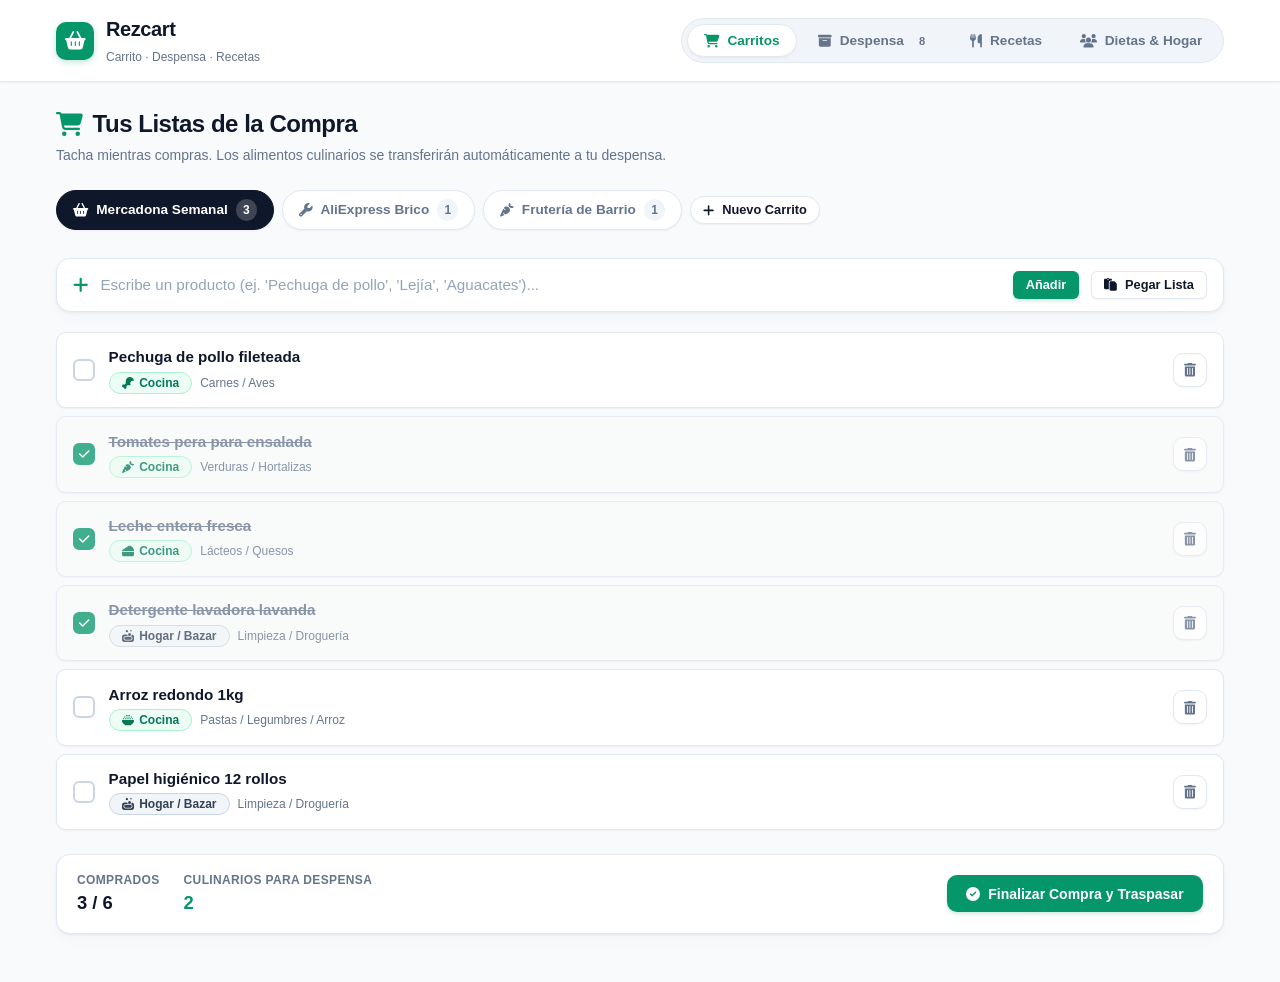
==== index.html @ af804b3f "feat: showcase interactivo de 6 paletas de color culinarias y eliminacion total de emojis" ====
<!DOCTYPE html>
<html lang="es">
<head>
  <meta charset="UTF-8">
  <meta name="viewport" content="width=device-width, initial-scale=1.0">
  <title>Rezcart — Del Carrito a la Despensa y tu Cocina</title>
  
  <!-- FontAwesome 6 Offline Local -->
  <script src="static/js/fontawesome.min.js"></script>
  
  <!-- Hoja de Estilos Oficial Layered Elevation -->
  <link rel="stylesheet" href="static/css/main.css">
</head>
<body>

  <!-- Barra Superior / Header -->
  <header class="header-bar">
    <div class="header-inner">
      <a href="#" class="brand-wrapper">
        <div class="brand-icon">
          <i class="fa-solid fa-basket-shopping"></i>
        </div>
        <div class="brand-text">
          <h1>Rezcart</h1>
          <span class="tagline">Carrito · Despensa · Recetas</span>
        </div>
      </a>

      <!-- Pestañas de Navegación de Escritorio -->
      <nav class="tabs-navigation">
        <button class="tab-btn active" data-view="carts">
          <i class="fa-solid fa-cart-shopping"></i>
          <span>Carritos</span>
        </button>
        <button class="tab-btn" data-view="pantry">
          <i class="fa-solid fa-box-archive"></i>
          <span>Despensa</span>
          <span class="tab-badge" id="pantry-total-count">8</span>
        </button>
        <button class="tab-btn" data-view="recipes">
          <i class="fa-solid fa-utensils"></i>
          <span>Recetas</span>
        </button>
        <button class="tab-btn" data-view="household">
          <i class="fa-solid fa-users"></i>
          <span>Dietas & Hogar</span>
        </button>
      </nav>
    </div>
  </header>

  <!-- Contenedor Principal de Vistas -->
  <main class="app-container">

    <!-- ======================================================================
         VISTA 1: CARRITOS DE COMPRA (CARTS)
         ====================================================================== -->
    <section class="view-section active" id="view-carts">
      <div class="section-header">
        <div class="section-title-wrap">
          <h2>
            <i class="fa-solid fa-cart-shopping" style="color: var(--color-culinary);"></i>
            Tus Listas de la Compra
          </h2>
          <p>Tacha mientras compras. Los alimentos culinarios se transferirán automáticamente a tu despensa.</p>
        </div>
      </div>

      <!-- Selector de Carritos Múltiples -->
      <div class="cart-selector-bar" id="cart-chips-container">
        <!-- Renderizado dinámicamente por carts.js -->
      </div>

      <!-- Entrada Rápida de Artículos con Pegar Lista integrado -->
      <div class="card quick-input-card">
        <i class="fa-solid fa-plus" style="color: var(--color-culinary); font-size: 1.1rem;"></i>
        <input type="text" id="input-quick-add" placeholder="Escribe un producto (ej. 'Pechuga de pollo', 'Lejía', 'Aguacates')...">
        <button class="btn btn-primary btn-sm" id="btn-quick-add">
          <span>Añadir</span>
        </button>
        <button class="btn btn-secondary btn-sm" id="btn-open-paste-modal" title="Pegar lista de WhatsApp o notas">
          <i class="fa-solid fa-paste"></i>
          <span>Pegar Lista</span>
        </button>
      </div>

      <!-- Lista Interactiva de Artículos -->
      <div class="items-list" id="cart-items-container">
        <!-- Renderizado dinámicamente por carts.js -->
      </div>

      <!-- Banner de Finalizar Compra Guiado -->
      <div class="checkout-banner" id="checkout-banner">
        <div class="checkout-stats">
          <div class="stat-item">
            <span class="stat-label">Comprados</span>
            <span class="stat-value" id="stat-total-bought">0 / 0</span>
          </div>
          <div class="stat-item">
            <span class="stat-label">Culinarios para Despensa</span>
            <span class="stat-value" id="stat-culinary-count" style="color: var(--color-culinary);">0</span>
          </div>
        </div>
        <button class="btn btn-primary" id="btn-open-checkout">
          <i class="fa-solid fa-circle-check"></i>
          <span>Finalizar Compra y Traspasar</span>
        </button>
      </div>
    </section>

    <!-- ======================================================================
         VISTA 2: DESPENSA INTELIGENTE (PANTRY)
         ====================================================================== -->
    <section class="view-section" id="view-pantry">
      <div class="section-header">
        <div class="section-title-wrap">
          <h2>
            <i class="fa-solid fa-box-archive" style="color: var(--color-culinary);"></i>
            Tu Despensa y Existencias
          </h2>
          <p>Control sin fechas manuales: frescura implícita automática y entrada por fotos de alimentos.</p>
        </div>
        <div class="section-actions">
          <button class="btn btn-ai btn-sm" id="btn-open-photo-purchase">
            <i class="fa-solid fa-camera"></i>
            <span>Foto Nueva Compra</span>
          </button>
          <button class="btn btn-secondary btn-sm" id="btn-open-photo-audit">
            <i class="fa-solid fa-magnifying-glass-chart"></i>
            <span>Auditar Zona</span>
          </button>
        </div>
      </div>

      <!-- Widget Check-in Rápido de 15 Segundos -->
      <div id="pantry-checkin-container">
        <!-- Aparece cuando hay alimentos con alerta ámbar -->
      </div>

      <!-- Filtros por Categoría de Alimento -->
      <div style="display: flex; gap: 0.5rem; overflow-x: auto; padding-bottom: 0.5rem; margin-bottom: 1.25rem;" id="pantry-filter-pills">
        <!-- Renderizado por pantry.js -->
      </div>

      <!-- Grid de Tarjetas de Alimentos -->
      <div class="pantry-grid" id="pantry-items-grid">
        <!-- Renderizado por pantry.js -->
      </div>
    </section>

    <!-- ======================================================================
         VISTA 4: RECETAS Y CHEF IA (RECIPES)
         ====================================================================== -->
    <section class="view-section" id="view-recipes">
      <div class="section-header">
        <div class="section-title-wrap">
          <h2>
            <i class="fa-solid fa-utensils" style="color: var(--color-culinary);"></i>
            ¿Qué Cocinamos Hoy?
          </h2>
          <p>Recetas calculadas al vuelo contra los ingredientes reales que tienes en tu despensa.</p>
        </div>
        <div class="section-actions">
          <button class="btn btn-ai btn-sm" id="btn-open-chef-ai-modal">
            <i class="fa-solid fa-wand-magic-sparkles"></i>
            <span>Asistente Chef IA</span>
          </button>
        </div>
      </div>

      <!-- Filtros de Recetas (100% vs Casi listas) -->
      <div style="display: flex; gap: 0.5rem; margin-bottom: 1.25rem; flex-wrap: wrap;" id="recipe-filter-buttons">
        <!-- Renderizado por recipes.js -->
      </div>

      <!-- Grid de Recetas -->
      <div class="recipes-grid" id="recipes-grid-container">
        <!-- Renderizado por recipes.js -->
      </div>
    </section>

    <!-- ======================================================================
         VISTA 5: DIETAS Y HOGAR (HOUSEHOLD)
         ====================================================================== -->
    <section class="view-section" id="view-household">
      <div class="section-header">
        <div class="section-title-wrap">
          <h2>
            <i class="fa-solid fa-users" style="color: var(--color-culinary);"></i>
            Perfiles Dietéticos y Hogar
          </h2>
          <p>Configura las restricciones alimentarias para que las recetas y sustituciones se adapten a tu familia.</p>
        </div>
      </div>

      <div style="display: grid; grid-template-columns: repeat(auto-fill, minmax(280px, 1fr)); gap: 1rem;" id="dietary-pills-container">
        <!-- Renderizado por household.js -->
      </div>
    </section>

  </main>

  <!-- ==========================================================================
       BARRA DE NAVEGACIÓN INFERIOR (MÓVIL)
       ========================================================================== -->
  <nav class="mobile-bottom-nav">
    <button class="mobile-nav-btn active" data-view="carts">
      <i class="fa-solid fa-cart-shopping"></i>
      <span>Carritos</span>
    </button>
    <button class="mobile-nav-btn" data-view="pantry">
      <i class="fa-solid fa-box-archive"></i>
      <span>Despensa</span>
    </button>
    <button class="mobile-nav-btn" data-view="recipes">
      <i class="fa-solid fa-utensils"></i>
      <span>Recetas</span>
    </button>
    <button class="mobile-nav-btn" data-view="household">
      <i class="fa-solid fa-users"></i>
      <span>Hogar</span>
    </button>
  </nav>

  <!-- ==========================================================================
       MODALES DEL SISTEMA
       ========================================================================== -->

  <!-- 1. Modal Nuevo Carrito -->
  <div class="modal-backdrop" id="modal-new-cart">
    <div class="modal-container">
      <div class="modal-header">
        <h3><i class="fa-solid fa-cart-plus"></i> Crear Nuevo Carrito</h3>
        <button class="btn btn-secondary btn-icon" data-action="close">
          <i class="fa-solid fa-xmark"></i>
        </button>
      </div>
      <div class="modal-body">
        <div style="display: flex; flex-direction: column; gap: 0.35rem;">
          <label style="font-size: 0.85rem; font-weight: 600;">Nombre del Carrito:</label>
          <input type="text" id="new-cart-name" placeholder="Ej: Mercadona Semanal, Leroy Merlin, Droguería" style="padding: 0.65rem 0.85rem; border: 1px solid var(--border-subtle); border-radius: var(--radius-sm); font-size: 0.95rem;">
        </div>
        <div style="display: flex; flex-direction: column; gap: 0.35rem;">
          <label style="font-size: 0.85rem; font-weight: 600;">Tipo de Carrito:</label>
          <select id="new-cart-type" style="padding: 0.65rem 0.85rem; border: 1px solid var(--border-subtle); border-radius: var(--radius-sm); font-size: 0.95rem; background: #ffffff;">
            <option value="mixed">Mixto (Comida + Hogar/Limpieza)</option>
            <option value="grocery">Solo Supermercado / Comida</option>
            <option value="non_food">No Alimentario (Bazar, Ferretería, Ropa)</option>
          </select>
        </div>
      </div>
      <div class="modal-footer">
        <button class="btn btn-secondary" data-action="close">Cancelar</button>
        <button class="btn btn-primary" id="btn-save-new-cart">Crear Carrito</button>
      </div>
    </div>
  </div>

  <!-- 2. Modal Pegar Lista de WhatsApp -->
  <div class="modal-backdrop" id="modal-paste-list">
    <div class="modal-container">
      <div class="modal-header">
        <h3><i class="fa-solid fa-paste"></i> Pegar Lista de WhatsApp o Notas</h3>
        <button class="btn btn-secondary btn-icon" data-action="close">
          <i class="fa-solid fa-xmark"></i>
        </button>
      </div>
      <div class="modal-body">
        <p style="font-size: 0.85rem; color: var(--text-muted);">
          Pega texto libre con guiones, viñetas o saltos de línea. El clasificador inteligente categorizará cada producto automáticamente.
        </p>
        <textarea id="paste-text-input" rows="6" placeholder="- 1kg de tomates pera&#10;- Pechuga de pollo&#10;- Detergente lavadora&#10;- Aguacates maduros" style="width: 100%; padding: 0.75rem; border: 1px solid var(--border-subtle); border-radius: var(--radius-sm); font-family: var(--font-sans); font-size: 0.9rem; resize: vertical;"></textarea>
      </div>
      <div class="modal-footer">
        <button class="btn btn-secondary" data-action="close">Cancelar</button>
        <button class="btn btn-primary" id="btn-parse-paste">
          <i class="fa-solid fa-wand-magic-sparkles"></i>
          <span>Importar y Clasificar</span>
        </button>
      </div>
    </div>
  </div>

  <!-- 3. Modal Resumen "Finalizar Compra" (Guided Checkout) -->
  <div class="modal-backdrop" id="modal-checkout">
    <div class="modal-container">
      <div class="modal-header">
        <h3><i class="fa-solid fa-clipboard-check" style="color: var(--color-culinary);"></i> Resumen de Compra Finalizada</h3>
        <button class="btn btn-secondary btn-icon" data-action="close">
          <i class="fa-solid fa-xmark"></i>
        </button>
      </div>
      <div class="modal-body">
        <p style="font-size: 0.85rem; color: var(--text-muted);">
          Al confirmar, tus alimentos comprados nutrirán tu despensa y los artículos pendientes seguirán en la lista para el próximo viaje:
        </p>

        <!-- Bloque 1: Alimentos a Despensa -->
        <div class="checkout-group-card" style="border-left: 4px solid var(--color-culinary);">
          <div class="checkout-group-title" style="color: var(--color-culinary-dark);">
            <span><i class="fa-solid fa-carrot"></i> 1. Alimentos Culinarios Comprados</span>
            <span class="pill pill-culinary">Van a Despensa</span>
          </div>
          <div id="checkout-list-culinary"></div>
        </div>

        <!-- Bloque 2: No-comida archivada -->
        <div class="checkout-group-card" style="border-left: 4px solid var(--color-non-food);">
          <div class="checkout-group-title" style="color: var(--color-non-food-dark);">
            <span><i class="fa-solid fa-box-archive"></i> 2. No-Alimentarios Comprados</span>
            <span class="pill pill-non-food">Archivados</span>
          </div>
          <div id="checkout-list-nonfood"></div>
        </div>

        <!-- Bloque 3: Pendientes -->
        <div class="checkout-group-card" style="border-left: 4px solid var(--border-hover);">
          <div class="checkout-group-title" style="color: var(--text-muted);">
            <span><i class="fa-regular fa-clock"></i> 3. No Encontrados / Pendientes</span>
            <span class="pill pill-secondary">Se Quedan en Lista</span>
          </div>
          <div id="checkout-list-pending"></div>
        </div>
      </div>
      <div class="modal-footer">
        <button class="btn btn-secondary" data-action="close">Atrás</button>
        <button class="btn btn-primary" id="btn-confirm-checkout-transfer">
          <i class="fa-solid fa-check-double"></i>
          <span>Confirmar y Traspasar a Despensa</span>
        </button>
      </div>
    </div>
  </div>

  <!-- 4. Modal Chef IA Improvisador -->
  <div class="modal-backdrop" id="modal-chef-ai">
    <div class="modal-container">
      <div class="modal-header">
        <h3><i class="fa-solid fa-sparkles" style="color: var(--color-ai);"></i> Asistente Chef IA</h3>
        <button class="btn btn-secondary btn-icon" data-action="close">
          <i class="fa-solid fa-xmark"></i>
        </button>
      </div>
      <div class="modal-body">
        <p style="font-size: 0.85rem; color: var(--text-muted);">
          El Chef IA analiza los alimentos que tienes actualmente en tu despensa y tus preferencias dietéticas para inventar un plato delicioso minimizando desperdicios.
        </p>
        <button class="btn btn-ai" id="btn-generate-ai-recipe" style="width: 100%;">
          <i class="fa-solid fa-wand-magic-sparkles"></i>
          <span>Proponer Receta Creativa con lo que Tengo</span>
        </button>
        <div id="chef-ai-results" style="margin-top: 1rem;">
          <!-- Respuesta generada -->
        </div>
      </div>
      <div class="modal-footer">
        <button class="btn btn-secondary" data-action="close">Cerrar</button>
      </div>
    </div>
  </div>

  <!-- 5. Modal Foto Nueva Compra (Encimera / Mesa) -->
  <div class="modal-backdrop" id="modal-photo-purchase">
    <div class="modal-container">
      <div class="modal-header">
        <h3><i class="fa-solid fa-camera" style="color: var(--color-ai);"></i> Foto Nueva Compra (Encimera / Mesa)</h3>
        <button class="btn btn-secondary btn-icon" data-action="close">
          <i class="fa-solid fa-xmark"></i>
        </button>
      </div>
      <div class="modal-body">
        <p style="font-size: 0.85rem; color: var(--text-muted);">
          Haz una foto panorámica a los alimentos que acabas de traer del supermercado sobre la encimera o la mesa para incorporarlos a la despensa sin esfuerzo.
        </p>
        <div class="camera-preview-box" id="purchase-camera-preview" style="height: 180px;">
          <div class="camera-grid-overlay">
            <div></div><div></div><div></div><div></div>
          </div>
          <div style="text-align: center; color: #94a3b8;">
            <i class="fa-solid fa-camera" style="font-size: 2.2rem; margin-bottom: 0.4rem; color: #475569;"></i>
            <p style="font-size: 0.8rem;">Enfoca tu compra desembalada sobre la mesa</p>
          </div>
        </div>

        <button class="btn btn-ai" id="btn-snap-purchase-photo" style="width: 100%;">
          <i class="fa-solid fa-camera"></i>
          <span>Disparar y Detectar Alimentos</span>
        </button>

        <div id="purchase-detected-container" style="display: none; margin-top: 0.75rem;">
          <strong style="font-size: 0.85rem; color: var(--text-main); display: block; margin-bottom: 0.5rem;">
            Alimentos Culinarios Detectados (revisa y confirma):
          </strong>
          <div id="purchase-detected-checklist" style="display: flex; flex-direction: column; gap: 0.45rem;">
            <!-- Rellenado dinámicamente -->
          </div>
        </div>
      </div>
      <div class="modal-footer">
        <button class="btn btn-secondary" data-action="close">Cancelar</button>
        <button class="btn btn-primary" id="btn-confirm-save-purchase-photo" style="display: none;">
          <i class="fa-solid fa-circle-check"></i>
          <span>Guardar en Despensa</span>
        </button>
      </div>
    </div>
  </div>

  <!-- 6. Modal Auditar Zona (Nevera / Despensa / Frutero) -->
  <div class="modal-backdrop" id="modal-photo-audit">
    <div class="modal-container" style="max-width: 680px;">
      <div class="modal-header">
        <h3><i class="fa-solid fa-magnifying-glass-chart" style="color: var(--color-warning);"></i> Auditar Zona de Alimentos</h3>
        <button class="btn btn-secondary btn-icon" data-action="close">
          <i class="fa-solid fa-xmark"></i>
        </button>
      </div>
      <div class="modal-body">
        <div style="display: flex; gap: 0.5rem; margin-bottom: 0.75rem;">
          <span style="font-size: 0.85rem; font-weight: 600; align-self: center;">Zona a auditar:</span>
          <select id="audit-zone-select" style="padding: 0.45rem 0.75rem; border: 1px solid var(--border-subtle); border-radius: var(--radius-sm); font-size: 0.85rem; background: #ffffff;">
            <option value="fridge">Nevera / Frigorífico</option>
            <option value="pantry_shelf">Estante Despensa Seca</option>
            <option value="fruit_bowl">Frutero / Verduras</option>
          </select>
        </div>

        <div class="camera-preview-box" id="audit-camera-preview" style="height: 180px;">
          <div class="camera-grid-overlay">
            <div></div><div></div><div></div><div></div>
          </div>
          <div style="text-align: center; color: #94a3b8;">
            <i class="fa-solid fa-camera" style="font-size: 2.2rem; margin-bottom: 0.4rem; color: #475569;"></i>
            <p style="font-size: 0.8rem;">Enfoca las baldas de tu zona seleccionada</p>
          </div>
        </div>

        <button class="btn btn-ai" id="btn-snap-audit-photo" style="width: 100%;">
          <i class="fa-solid fa-camera"></i>
          <span>Disparar y Auditar Existencias</span>
        </button>

        <div id="audit-results-container" style="display: none; margin-top: 1rem;">
          <div class="reconciliation-grid" style="grid-template-columns: repeat(3, 1fr); gap: 0.75rem;">
            <!-- Columna 1: Nuevos -->
            <div class="recon-column">
              <div class="recon-header">
                <h4 style="font-size:0.8rem; font-weight:700;"><i class="fa-solid fa-sparkles" style="color:var(--color-ai);"></i> Nuevos</h4>
              </div>
              <div class="recon-items-list" id="audit-col-new" style="min-height: 80px;"></div>
            </div>

            <!-- Columna 2: Confirmados -->
            <div class="recon-column">
              <div class="recon-header">
                <h4 style="font-size:0.8rem; font-weight:700;"><i class="fa-solid fa-circle-check" style="color:var(--color-culinary);"></i> Siguen</h4>
              </div>
              <div class="recon-items-list" id="audit-col-confirmed" style="min-height: 80px;"></div>
            </div>

            <!-- Columna 3: Ausentes -->
            <div class="recon-column">
              <div class="recon-header">
                <h4 style="font-size:0.8rem; font-weight:700;"><i class="fa-solid fa-circle-question" style="color:var(--color-warning);"></i> Ausentes</h4>
              </div>
              <div class="recon-items-list" id="audit-col-missing" style="min-height: 80px;"></div>
            </div>
          </div>
        </div>
      </div>
      <div class="modal-footer">
        <button class="btn btn-secondary" data-action="close">Cerrar</button>
        <button class="btn btn-primary" id="btn-apply-audit-recon" style="display: none;">
          <i class="fa-solid fa-check-double"></i>
          <span>Confirmar y Actualizar Despensa</span>
        </button>
      </div>
    </div>
  </div>

  <!-- Bootstrap JS Principal -->
  <script type="module" src="static/js/app.js"></script>
</body>
</html>
---- static/css/main.css ----
/* ==========================================================================
   Rezcart Design System - 'Layered Elevation' Culinario
   Estandar: Cero Glassmorphism | Cero Emojis | FontAwesome 6 | Badges Pill
   ========================================================================== */

:root {
  /* Canvas y Superficies */
  --bg-canvas: #f8fafc;
  --bg-card: #ffffff;
  --bg-subtle: #f1f5f9;
  --bg-hover: #f8fafc;
  --bg-active: #e2e8f0;

  /* Bordes Nitidos */
  --border-subtle: #e2e8f0;
  --border-hover: #cbd5e1;
  --border-focus: #94a3b8;

  /* Tipografia y Textos */
  --font-sans: -apple-system, BlinkMacSystemFont, "Segoe UI", Roboto, "Helvetica Neue", Arial, sans-serif;
  --font-mono: ui-monospace, SFMono-Regular, Menlo, Monaco, Consolas, monospace;
  --text-main: #0f172a;
  --text-muted: #64748b;
  --text-subtle: #94a3b8;
  --text-inverse: #ffffff;

  /* Sombras Estratificadas (Multi-layer Depth) */
  --shadow-sm: 0 1px 2px rgba(15, 23, 42, 0.05);
  --shadow-card: 0 1px 3px rgba(15, 23, 42, 0.05), 0 6px 16px -2px rgba(15, 23, 42, 0.03);
  --shadow-card-hover: 0 4px 8px -1px rgba(15, 23, 42, 0.08), 0 14px 24px -4px rgba(15, 23, 42, 0.07);
  --shadow-modal: 0 20px 25px -5px rgba(15, 23, 42, 0.12), 0 10px 10px -5px rgba(15, 23, 42, 0.06);

  /* Paleta Semantica Culinaria */
  /* 1. Frescura y Alimentos Culinarios (Emerald) */
  --color-culinary: #059669;
  --color-culinary-dark: #047857;
  --bg-culinary-pill: #ecfdf5;
  --border-culinary: #a7f3d0;

  /* 2. Atencion / Frescura Implicita / Casi Listo (Amber) */
  --color-warning: #d97706;
  --color-warning-dark: #b45309;
  --bg-warning-pill: #fffbeb;
  --border-warning: #fde68a;

  /* 3. Agotado / Pendiente / No Comprado (Rose/Coral) */
  --color-depleted: #e11d48;
  --color-depleted-dark: #be123c;
  --bg-depleted-pill: #fff1f2;
  --border-depleted: #fecdd3;

  /* 4. Chef IA & Escaneo de Foto (Indigo) */
  --color-ai: #4f46e5;
  --color-ai-dark: #4338ca;
  --bg-ai-pill: #eef2ff;
  --border-ai: #c7d2fe;

  /* 5. Hogar / Limpieza / Bazar (Slate) */
  --color-non-food: #475569;
  --color-non-food-dark: #334155;
  --bg-non-food-pill: #f1f5f9;
  --border-non-food: #cbd5e1;

  /* Radios */
  --radius-pill: 9999px;
  --radius-lg: 14px;
  --radius-md: 10px;
  --radius-sm: 6px;

  /* Transiciones */
  --transition-smooth: 0.2s cubic-bezier(0.16, 1, 0.3, 1);
}

/* Reset y Base */
* {
  box-sizing: border-box;
  margin: 0;
  padding: 0;
  -webkit-font-smoothing: antialiased;
}

body {
  font-family: var(--font-sans);
  background-color: var(--bg-canvas);
  color: var(--text-main);
  line-height: 1.5;
  min-height: 100vh;
  display: flex;
  flex-direction: column;
}

/* Contenedor Principal */
.app-container {
  max-width: 1200px;
  width: 100%;
  margin: 0 auto;
  padding: 0 1rem;
  display: flex;
  flex-direction: column;
  flex: 1;
}

/* ==========================================================================
   Header y Barra Superior
   ========================================================================== */
.header-bar {
  background: var(--bg-card);
  border-bottom: 1px solid var(--border-subtle);
  position: sticky;
  top: 0;
  z-index: 40;
  box-shadow: var(--shadow-sm);
}

.header-inner {
  max-width: 1200px;
  margin: 0 auto;
  padding: 0.85rem 1rem;
  display: flex;
  align-items: center;
  justify-content: space-between;
  gap: 1rem;
}

.brand-wrapper {
  display: flex;
  align-items: center;
  gap: 0.75rem;
  text-decoration: none;
  color: var(--text-main);
}

.brand-icon {
  width: 38px;
  height: 38px;
  border-radius: var(--radius-md);
  background: var(--color-culinary);
  color: #ffffff;
  display: flex;
  align-items: center;
  justify-content: center;
  font-size: 1.15rem;
  box-shadow: 0 2px 6px rgba(5, 150, 105, 0.25);
}

.brand-text h1 {
  font-size: 1.25rem;
  font-weight: 700;
  letter-spacing: -0.02em;
  display: flex;
  align-items: center;
  gap: 0.5rem;
}

.brand-text .tagline {
  font-size: 0.75rem;
  color: var(--text-muted);
  font-weight: 500;
}

.header-actions {
  display: flex;
  align-items: center;
  gap: 0.5rem;
}

/* ==========================================================================
   Pestañas Principales (Tabs)
   ========================================================================== */
.tabs-navigation {
  display: flex;
  gap: 0.35rem;
  background: var(--bg-subtle);
  padding: 0.3rem;
  border-radius: var(--radius-pill);
  border: 1px solid var(--border-subtle);
  overflow-x: auto;
  scrollbar-width: none;
}

.tabs-navigation::-webkit-scrollbar {
  display: none;
}

.tab-btn {
  display: inline-flex;
  align-items: center;
  gap: 0.5rem;
  padding: 0.5rem 1rem;
  border-radius: var(--radius-pill);
  border: none;
  background: transparent;
  color: var(--text-muted);
  font-size: 0.85rem;
  font-weight: 600;
  cursor: pointer;
  white-space: nowrap;
  transition: all var(--transition-smooth);
}

.tab-btn:hover {
  color: var(--text-main);
  background: rgba(255, 255, 255, 0.6);
}

.tab-btn.active {
  background: var(--bg-card);
  color: var(--color-culinary);
  box-shadow: var(--shadow-sm);
  border: 1px solid var(--border-subtle);
}

.tab-badge {
  background: var(--bg-subtle);
  color: var(--text-muted);
  padding: 0.1rem 0.45rem;
  border-radius: var(--radius-pill);
  font-size: 0.7rem;
  font-feature-settings: "tnum";
}

.tab-btn.active .tab-badge {
  background: var(--bg-culinary-pill);
  color: var(--color-culinary-dark);
}

/* ==========================================================================
   Vistas de Modulos
   ========================================================================== */
.view-section {
  display: none;
  padding: 1.5rem 0 3rem 0;
  flex: 1;
}

.view-section.active {
  display: block;
  animation: fadeIn 0.25s ease-out;
}

@keyframes fadeIn {
  from { opacity: 0; transform: translateY(4px); }
  to { opacity: 1; transform: translateY(0); }
}

/* Cabecera de Seccion */
.section-header {
  display: flex;
  flex-wrap: wrap;
  align-items: center;
  justify-content: space-between;
  gap: 1rem;
  margin-bottom: 1.5rem;
}

.section-title-wrap h2 {
  font-size: 1.5rem;
  font-weight: 700;
  letter-spacing: -0.02em;
  display: flex;
  align-items: center;
  gap: 0.6rem;
}

.section-title-wrap p {
  font-size: 0.875rem;
  color: var(--text-muted);
  margin-top: 0.2rem;
}

.section-actions {
  display: flex;
  align-items: center;
  gap: 0.6rem;
  flex-wrap: wrap;
}

/* ==========================================================================
   Componentes: Tarjetas Solidas (Layered Elevation)
   ========================================================================== */
.card {
  background: var(--bg-card);
  border: 1px solid var(--border-subtle);
  border-radius: var(--radius-lg);
  box-shadow: var(--shadow-card);
  padding: 1.25rem;
  transition: transform var(--transition-smooth), box-shadow var(--transition-smooth);
}

.card:hover {
  transform: translateY(-2px);
  box-shadow: var(--shadow-card-hover);
  border-color: var(--border-hover);
}

/* ==========================================================================
   Badges y Pills (Estandar Oficial)
   ========================================================================== */
.pill {
  display: inline-flex;
  align-items: center;
  gap: 0.35rem;
  padding: 0.25rem 0.75rem;
  border-radius: var(--radius-pill);
  font-size: 0.75rem;
  font-weight: 600;
  line-height: 1;
  white-space: nowrap;
}

.pill-culinary {
  background: var(--bg-culinary-pill);
  color: var(--color-culinary-dark);
  border: 1px solid var(--border-culinary);
}

.pill-warning {
  background: var(--bg-warning-pill);
  color: var(--color-warning-dark);
  border: 1px solid var(--border-warning);
}

.pill-depleted {
  background: var(--bg-depleted-pill);
  color: var(--color-depleted-dark);
  border: 1px solid var(--border-depleted);
}

.pill-ai {
  background: var(--bg-ai-pill);
  color: var(--color-ai-dark);
  border: 1px solid var(--border-ai);
}

.pill-non-food {
  background: var(--bg-non-food-pill);
  color: var(--color-non-food-dark);
  border: 1px solid var(--border-non-food);
}

/* ==========================================================================
   Botones Primarios, Secundarios y de Accion
   ========================================================================== */
.btn {
  display: inline-flex;
  align-items: center;
  justify-content: center;
  gap: 0.5rem;
  padding: 0.6rem 1.15rem;
  border-radius: var(--radius-md);
  font-size: 0.875rem;
  font-weight: 600;
  cursor: pointer;
  border: 1px solid transparent;
  transition: all var(--transition-smooth);
  text-decoration: none;
}

.btn:active {
  transform: translateY(1px);
}

.btn-primary {
  background: var(--color-culinary);
  color: #ffffff;
  box-shadow: 0 2px 4px rgba(5, 150, 105, 0.2);
}

.btn-primary:hover {
  background: var(--color-culinary-dark);
}

.btn-secondary {
  background: var(--bg-card);
  color: var(--text-main);
  border: 1px solid var(--border-subtle);
  box-shadow: var(--shadow-sm);
}

.btn-secondary:hover {
  background: var(--bg-subtle);
  border-color: var(--border-hover);
}

.btn-ai {
  background: var(--color-ai);
  color: #ffffff;
  box-shadow: 0 2px 4px rgba(79, 70, 229, 0.25);
}

.btn-ai:hover {
  background: var(--color-ai-dark);
}

.btn-danger {
  background: var(--bg-depleted-pill);
  color: var(--color-depleted);
  border: 1px solid var(--border-depleted);
}

.btn-danger:hover {
  background: var(--color-depleted);
  color: #ffffff;
}

.btn-sm {
  padding: 0.35rem 0.75rem;
  font-size: 0.8rem;
  border-radius: var(--radius-sm);
}

.btn-icon {
  width: 34px;
  height: 34px;
  padding: 0;
  border-radius: var(--radius-md);
  display: inline-flex;
  align-items: center;
  justify-content: center;
}

/* ==========================================================================
   Modulo 1: Carritos de Compra (Carts View)
   ========================================================================== */
.cart-selector-bar {
  display: flex;
  align-items: center;
  gap: 0.5rem;
  overflow-x: auto;
  padding-bottom: 0.5rem;
  margin-bottom: 1.25rem;
}

.cart-chip {
  display: inline-flex;
  align-items: center;
  gap: 0.5rem;
  padding: 0.5rem 1rem;
  background: var(--bg-card);
  border: 1px solid var(--border-subtle);
  border-radius: var(--radius-pill);
  cursor: pointer;
  font-size: 0.85rem;
  font-weight: 600;
  color: var(--text-muted);
  box-shadow: var(--shadow-sm);
  transition: all var(--transition-smooth);
  white-space: nowrap;
}

.cart-chip:hover {
  border-color: var(--border-hover);
  color: var(--text-main);
}

.cart-chip.active {
  background: var(--text-main);
  color: #ffffff;
  border-color: var(--text-main);
}

.cart-chip.active .cart-count {
  background: rgba(255, 255, 255, 0.2);
  color: #ffffff;
}

.cart-count {
  background: var(--bg-subtle);
  color: var(--text-muted);
  padding: 0.1rem 0.45rem;
  border-radius: var(--radius-pill);
  font-size: 0.75rem;
}

/* Formulario de Entrada Rapida */
.quick-input-card {
  margin-bottom: 1.25rem;
  padding: 0.75rem 1rem;
  display: flex;
  align-items: center;
  gap: 0.75rem;
}

.quick-input-card input {
  flex: 1;
  border: none;
  outline: none;
  font-size: 0.95rem;
  background: transparent;
  color: var(--text-main);
}

.quick-input-card input::placeholder {
  color: var(--text-subtle);
}

/* Lista de Articulos del Carrito */
.items-list {
  display: flex;
  flex-direction: column;
  gap: 0.5rem;
}

.cart-item-row {
  background: var(--bg-card);
  border: 1px solid var(--border-subtle);
  border-radius: var(--radius-md);
  padding: 0.85rem 1rem;
  display: flex;
  align-items: center;
  justify-content: space-between;
  gap: 1rem;
  box-shadow: var(--shadow-sm);
  transition: all var(--transition-smooth);
}

.cart-item-row:hover {
  border-color: var(--border-hover);
}

.cart-item-row.bought {
  background: #fafafa;
  opacity: 0.75;
}

.cart-item-row.bought .item-name {
  text-decoration: line-through;
  color: var(--text-muted);
}

.item-left {
  display: flex;
  align-items: center;
  gap: 0.85rem;
  flex: 1;
}

.item-checkbox {
  width: 22px;
  height: 22px;
  border-radius: 6px;
  border: 2px solid var(--border-hover);
  display: flex;
  align-items: center;
  justify-content: center;
  cursor: pointer;
  background: #ffffff;
  color: transparent;
  transition: all var(--transition-smooth);
  flex-shrink: 0;
}

.item-checkbox:hover {
  border-color: var(--color-culinary);
}

.cart-item-row.bought .item-checkbox {
  background: var(--color-culinary);
  border-color: var(--color-culinary);
  color: #ffffff;
}

.item-info {
  display: flex;
  flex-direction: column;
}

.item-name {
  font-size: 0.95rem;
  font-weight: 600;
  color: var(--text-main);
}

.item-meta {
  font-size: 0.75rem;
  color: var(--text-muted);
  display: flex;
  align-items: center;
  gap: 0.5rem;
  margin-top: 0.15rem;
}

.item-right {
  display: flex;
  align-items: center;
  gap: 0.6rem;
}

/* Barra Flotante de Compra (Supermercado Checkout) */
.checkout-banner {
  background: var(--bg-card);
  border: 1px solid var(--border-subtle);
  border-radius: var(--radius-lg);
  box-shadow: var(--shadow-card);
  padding: 1rem 1.25rem;
  margin-top: 1.5rem;
  display: flex;
  align-items: center;
  justify-content: space-between;
  gap: 1rem;
  flex-wrap: wrap;
}

.checkout-stats {
  display: flex;
  align-items: center;
  gap: 1.5rem;
}

.stat-item {
  display: flex;
  flex-direction: column;
}

.stat-label {
  font-size: 0.75rem;
  color: var(--text-muted);
  text-transform: uppercase;
  font-weight: 600;
  letter-spacing: 0.03em;
}

.stat-value {
  font-size: 1.15rem;
  font-weight: 700;
  font-feature-settings: "tnum";
  color: var(--text-main);
}

/* ==========================================================================
   Modulo 2: Despensa Inteligente (Pantry View)
   ========================================================================== */
.pantry-grid {
  display: grid;
  grid-template-columns: repeat(auto-fill, minmax(280px, 1fr));
  gap: 1rem;
}

.pantry-card {
  background: var(--bg-card);
  border: 1px solid var(--border-subtle);
  border-radius: var(--radius-md);
  padding: 1rem;
  box-shadow: var(--shadow-card);
  display: flex;
  flex-direction: column;
  justify-content: space-between;
  gap: 0.75rem;
  transition: all var(--transition-smooth);
}

.pantry-card:hover {
  transform: translateY(-2px);
  box-shadow: var(--shadow-card-hover);
}

.pantry-card-top {
  display: flex;
  align-items: flex-start;
  justify-content: space-between;
  gap: 0.5rem;
}

.pantry-item-title {
  font-size: 1rem;
  font-weight: 700;
  color: var(--text-main);
}

.pantry-freshness-info {
  display: flex;
  align-items: center;
  gap: 0.4rem;
  font-size: 0.75rem;
  color: var(--text-muted);
  margin-top: 0.2rem;
  font-feature-settings: "tnum";
}

.freshness-indicator {
  width: 8px;
  height: 8px;
  border-radius: var(--radius-pill);
}

.freshness-fresh {
  background: var(--color-culinary);
}

.freshness-warning {
  background: var(--color-warning);
}

.freshness-depleted {
  background: var(--color-depleted);
}

.pantry-card-actions {
  display: flex;
  align-items: center;
  justify-content: space-between;
  border-top: 1px solid var(--border-subtle);
  padding-top: 0.65rem;
}

/* Widget de Check-in Rapido de 15 Segundos */
.checkin-widget {
  background: linear-gradient(to right, #fffbeb, #ffffff);
  border: 1px solid var(--border-warning);
  border-radius: var(--radius-lg);
  padding: 1rem 1.25rem;
  margin-bottom: 1.5rem;
  box-shadow: var(--shadow-card);
  display: flex;
  align-items: center;
  justify-content: space-between;
  gap: 1rem;
  flex-wrap: wrap;
}

.checkin-content {
  display: flex;
  align-items: center;
  gap: 0.85rem;
}

.checkin-icon {
  width: 38px;
  height: 38px;
  border-radius: var(--radius-md);
  background: var(--bg-warning-pill);
  color: var(--color-warning);
  display: flex;
  align-items: center;
  justify-content: center;
  font-size: 1.1rem;
  flex-shrink: 0;
}

.checkin-text h4 {
  font-size: 0.95rem;
  font-weight: 700;
  color: var(--color-warning-dark);
}

.checkin-text p {
  font-size: 0.8rem;
  color: var(--text-muted);
}

/* ==========================================================================
   Modulo 3: Escaner por Foto de Nevera (Vision Simulator)
   ========================================================================== */
.vision-hero-card {
  background: var(--bg-card);
  border: 1px solid var(--border-subtle);
  border-radius: var(--radius-lg);
  padding: 1.5rem;
  box-shadow: var(--shadow-card);
  margin-bottom: 1.5rem;
  display: grid;
  grid-template-columns: 1fr 1.2fr;
  gap: 1.5rem;
  align-items: center;
}

@media (max-width: 768px) {
  .vision-hero-card {
    grid-template-columns: 1fr;
  }
}

.camera-preview-box {
  width: 100%;
  height: 220px;
  background: #0f172a;
  border-radius: var(--radius-md);
  position: relative;
  overflow: hidden;
  display: flex;
  align-items: center;
  justify-content: center;
  color: #ffffff;
  border: 2px dashed #334155;
}

.camera-grid-overlay {
  position: absolute;
  inset: 0;
  display: grid;
  grid-template-columns: 1fr 1fr;
  grid-template-rows: 1fr 1fr;
  border: 1px solid rgba(255, 255, 255, 0.15);
  pointer-events: none;
}

.camera-grid-overlay div {
  border: 1px solid rgba(255, 255, 255, 0.15);
}

.detection-box {
  position: absolute;
  border: 2px solid var(--color-culinary);
  background: rgba(5, 150, 105, 0.15);
  border-radius: 4px;
  padding: 2px 6px;
  font-size: 0.7rem;
  font-weight: 700;
  color: #ffffff;
  display: flex;
  align-items: center;
  gap: 0.25rem;
}

/* Reconciliacion por Columnas */
.reconciliation-grid {
  display: grid;
  grid-template-columns: repeat(3, 1fr);
  gap: 1rem;
}

@media (max-width: 900px) {
  .reconciliation-grid {
    grid-template-columns: 1fr;
  }
}

.recon-column {
  background: var(--bg-card);
  border: 1px solid var(--border-subtle);
  border-radius: var(--radius-md);
  padding: 1rem;
  box-shadow: var(--shadow-card);
  display: flex;
  flex-direction: column;
  gap: 0.75rem;
}

.recon-header {
  display: flex;
  align-items: center;
  justify-content: space-between;
  padding-bottom: 0.5rem;
  border-bottom: 1px solid var(--border-subtle);
}

.recon-header h3 {
  font-size: 0.9rem;
  font-weight: 700;
  display: flex;
  align-items: center;
  gap: 0.4rem;
}

.recon-items-list {
  display: flex;
  flex-direction: column;
  gap: 0.5rem;
  min-height: 120px;
}

.recon-item-card {
  background: var(--bg-subtle);
  border: 1px solid var(--border-subtle);
  border-radius: var(--radius-sm);
  padding: 0.6rem 0.75rem;
  display: flex;
  align-items: center;
  justify-content: space-between;
  gap: 0.5rem;
  font-size: 0.85rem;
}

/* ==========================================================================
   Modulo 4: Recetas y Chef IA (Recipes View)
   ========================================================================== */
.recipes-grid {
  display: grid;
  grid-template-columns: repeat(auto-fill, minmax(320px, 1fr));
  gap: 1.25rem;
}

.recipe-card {
  background: var(--bg-card);
  border: 1px solid var(--border-subtle);
  border-radius: var(--radius-lg);
  box-shadow: var(--shadow-card);
  overflow: hidden;
  display: flex;
  flex-direction: column;
  transition: transform var(--transition-smooth), box-shadow var(--transition-smooth);
}

.recipe-card:hover {
  transform: translateY(-2px);
  box-shadow: var(--shadow-card-hover);
}

.recipe-header {
  padding: 1.15rem 1.25rem 0.75rem 1.25rem;
  display: flex;
  align-items: flex-start;
  justify-content: space-between;
  gap: 0.75rem;
}

.recipe-title {
  font-size: 1.1rem;
  font-weight: 700;
  line-height: 1.3;
  color: var(--text-main);
}

.recipe-body {
  padding: 0 1.25rem 1rem 1.25rem;
  flex: 1;
  display: flex;
  flex-direction: column;
  gap: 0.75rem;
}

.recipe-meta-row {
  display: flex;
  align-items: center;
  gap: 1rem;
  font-size: 0.8rem;
  color: var(--text-muted);
}

.recipe-ingredients-preview {
  background: var(--bg-subtle);
  border-radius: var(--radius-sm);
  padding: 0.6rem 0.75rem;
  font-size: 0.8rem;
}

.ingredient-tag {
  display: inline-flex;
  align-items: center;
  gap: 0.25rem;
  margin: 0.15rem 0.25rem 0.15rem 0;
  padding: 0.15rem 0.45rem;
  border-radius: var(--radius-pill);
  font-size: 0.75rem;
}

.tag-have {
  background: #d1fae5;
  color: #065f46;
}

.tag-missing {
  background: #fee2e2;
  color: #991b1b;
}

.recipe-footer {
  padding: 0.85rem 1.25rem;
  background: var(--bg-subtle);
  border-top: 1px solid var(--border-subtle);
  display: flex;
  align-items: center;
  justify-content: space-between;
  gap: 0.5rem;
}

/* ==========================================================================
   Modales del Sistema
   ========================================================================== */
.modal-backdrop {
  position: fixed;
  inset: 0;
  background: rgba(15, 23, 42, 0.6);
  z-index: 100;
  display: none;
  align-items: center;
  justify-content: center;
  padding: 1rem;
}

.modal-backdrop.active {
  display: flex;
  animation: fadeIn 0.2s ease-out;
}

.modal-container {
  background: var(--bg-card);
  border: 1px solid var(--border-subtle);
  border-radius: var(--radius-lg);
  box-shadow: var(--shadow-modal);
  width: 100%;
  max-width: 580px;
  max-height: 90vh;
  display: flex;
  flex-direction: column;
  overflow: hidden;
  animation: modalScale 0.2s cubic-bezier(0.16, 1, 0.3, 1);
}

@keyframes modalScale {
  from { opacity: 0; transform: scale(0.97); }
  to { opacity: 1; transform: scale(1); }
}

.modal-header {
  padding: 1.15rem 1.25rem;
  border-bottom: 1px solid var(--border-subtle);
  display: flex;
  align-items: center;
  justify-content: space-between;
}

.modal-header h3 {
  font-size: 1.15rem;
  font-weight: 700;
  display: flex;
  align-items: center;
  gap: 0.5rem;
}

.modal-body {
  padding: 1.25rem;
  overflow-y: auto;
  display: flex;
  flex-direction: column;
  gap: 1rem;
}

.modal-footer {
  padding: 1rem 1.25rem;
  border-top: 1px solid var(--border-subtle);
  background: var(--bg-subtle);
  display: flex;
  align-items: center;
  justify-content: flex-end;
  gap: 0.6rem;
}

/* Bloques del Checkout Guiado */
.checkout-group-card {
  border: 1px solid var(--border-subtle);
  border-radius: var(--radius-md);
  padding: 0.85rem 1rem;
  background: var(--bg-card);
}

.checkout-group-title {
  font-size: 0.85rem;
  font-weight: 700;
  display: flex;
  align-items: center;
  justify-content: space-between;
  margin-bottom: 0.6rem;
}

/* Sistema de Notificaciones Toasts */
.toast-container {
  position: fixed;
  bottom: 1.5rem;
  right: 1.5rem;
  z-index: 150;
  display: flex;
  flex-direction: column;
  gap: 0.5rem;
  pointer-events: none;
}

.toast {
  background: var(--text-main);
  color: #ffffff;
  padding: 0.75rem 1.15rem;
  border-radius: var(--radius-md);
  box-shadow: var(--shadow-modal);
  font-size: 0.875rem;
  font-weight: 500;
  display: flex;
  align-items: center;
  gap: 0.6rem;
  pointer-events: auto;
  animation: toastSlide 0.3s cubic-bezier(0.16, 1, 0.3, 1);
  max-width: 380px;
}

@keyframes toastSlide {
  from { opacity: 0; transform: translateY(12px); }
  to { opacity: 1; transform: translateY(0); }
}

.toast-success {
  border-left: 4px solid var(--color-culinary);
}

.toast-warning {
  border-left: 4px solid var(--color-warning);
}

.toast-info {
  border-left: 4px solid var(--color-ai);
}

/* Barra Inferior para Movil */
.mobile-bottom-nav {
  display: none;
  position: fixed;
  bottom: 0;
  left: 0;
  right: 0;
  background: var(--bg-card);
  border-top: 1px solid var(--border-subtle);
  padding: 0.4rem 0.5rem;
  z-index: 50;
  box-shadow: 0 -2px 10px rgba(15, 23, 42, 0.05);
  justify-content: space-around;
}

@media (max-width: 640px) {
  .tabs-navigation {
    display: none;
  }
  .mobile-bottom-nav {
    display: flex;
  }
  body {
    padding-bottom: 4.5rem;
  }
}

.mobile-nav-btn {
  display: flex;
  flex-direction: column;
  align-items: center;
  gap: 0.2rem;
  background: none;
  border: none;
  color: var(--text-muted);
  font-size: 0.7rem;
  font-weight: 600;
  padding: 0.35rem 0.6rem;
  border-radius: var(--radius-sm);
  cursor: pointer;
}

.mobile-nav-btn i {
  font-size: 1.1rem;
}

.mobile-nav-btn.active {
  color: var(--color-culinary);
}
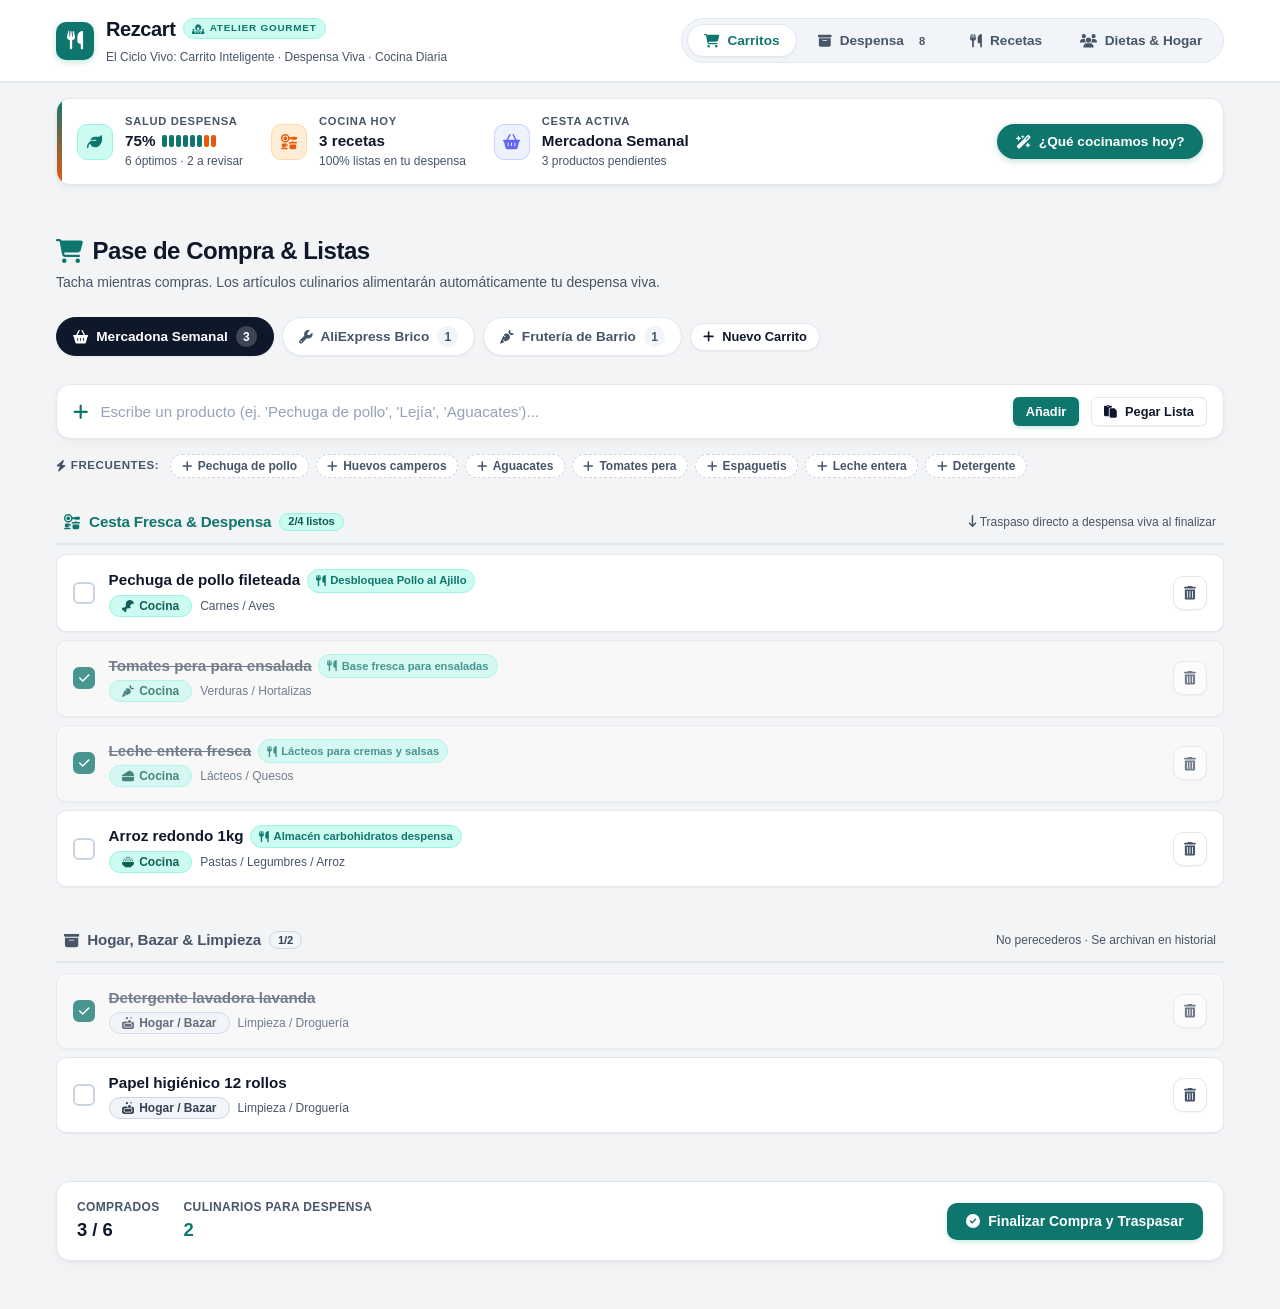
==== commit 1bf186b0: "feat: implementacion de Paleta 4 Atelier Gourmet y elementos de identidad culinaria caracteristicos" ====
--- a/index.html
+++ b/index.html
@@ -18,11 +18,11 @@
     <div class="header-inner">
       <a href="#" class="brand-wrapper">
         <div class="brand-icon">
-          <i class="fa-solid fa-basket-shopping"></i>
+          <i class="fa-solid fa-utensils"></i>
         </div>
         <div class="brand-text">
-          <h1>Rezcart</h1>
-          <span class="tagline">Carrito · Despensa · Recetas</span>
+          <h1>Rezcart <span class="brand-badge-pill"><i class="fa-solid fa-fire-burner"></i> Atelier Gourmet</span></h1>
+          <span class="tagline">El Ciclo Vivo: Carrito Inteligente · Despensa Viva · Cocina Diaria</span>
         </div>
       </a>
 
@@ -51,6 +51,67 @@
 
   <!-- Contenedor Principal de Vistas -->
   <main class="app-container">
+
+    <!-- ======================================================================
+         COMPONENTE DISTINTIVO: "PULSO DE COCINA" (KITCHEN VITALITY STRIP)
+         ====================================================================== -->
+    <div class="kitchen-vitality-bar" id="kitchen-vitality-bar">
+      <div class="vitality-metrics-group">
+        <!-- Métrica 1: Salud de Despensa y Frescura -->
+        <div class="vitality-item">
+          <div class="vitality-icon-circle vitality-icon-teal">
+            <i class="fa-solid fa-leaf"></i>
+          </div>
+          <div class="vitality-info">
+            <span class="vitality-title">Salud Despensa</span>
+            <span class="vitality-val">
+              <span id="vitality-freshness-pct">88%</span>
+              <span class="freshness-mini-gauge" title="Estado de frescura general">
+                <span class="seg-green"></span>
+                <span class="seg-green"></span>
+                <span class="seg-green"></span>
+                <span class="seg-green"></span>
+                <span class="seg-green"></span>
+                <span class="seg-green"></span>
+                <span class="seg-orange"></span>
+                <span class="seg-orange"></span>
+              </span>
+            </span>
+            <span class="vitality-sub" id="vitality-freshness-sub">6 óptimos · 2 a revisar</span>
+          </div>
+        </div>
+
+        <!-- Métrica 2: Recetas Desbloqueadas Hoy -->
+        <div class="vitality-item">
+          <div class="vitality-icon-circle vitality-icon-orange">
+            <i class="fa-solid fa-kitchen-set"></i>
+          </div>
+          <div class="vitality-info">
+            <span class="vitality-title">Cocina Hoy</span>
+            <span class="vitality-val" id="vitality-recipes-val">3 recetas</span>
+            <span class="vitality-sub">100% listas en tu despensa</span>
+          </div>
+        </div>
+
+        <!-- Métrica 3: Cesta Activa -->
+        <div class="vitality-item">
+          <div class="vitality-icon-circle vitality-icon-indigo">
+            <i class="fa-solid fa-basket-shopping"></i>
+          </div>
+          <div class="vitality-info">
+            <span class="vitality-title">Cesta Activa</span>
+            <span class="vitality-val" id="vitality-cart-val">Mercadona Semanal</span>
+            <span class="vitality-sub" id="vitality-cart-sub">4 productos pendientes</span>
+          </div>
+        </div>
+      </div>
+
+      <!-- Acción Estrella Rápida -->
+      <button class="btn-vitality-chef" id="btn-vitality-suggest">
+        <i class="fa-solid fa-wand-magic-sparkles"></i>
+        <span>¿Qué cocinamos hoy?</span>
+      </button>
+    </div>
 
     <!-- ======================================================================
          VISTA 1: CARRITOS DE COMPRA (CARTS)
@@ -60,9 +121,9 @@
         <div class="section-title-wrap">
           <h2>
             <i class="fa-solid fa-cart-shopping" style="color: var(--color-culinary);"></i>
-            Tus Listas de la Compra
+            Pase de Compra & Listas
           </h2>
-          <p>Tacha mientras compras. Los alimentos culinarios se transferirán automáticamente a tu despensa.</p>
+          <p>Tacha mientras compras. Los artículos culinarios alimentarán automáticamente tu despensa viva.</p>
         </div>
       </div>
 
@@ -82,6 +143,18 @@
           <i class="fa-solid fa-paste"></i>
           <span>Pegar Lista</span>
         </button>
+      </div>
+
+      <!-- Pellizcos Rápidos Culinarios (Quick Food Staples) -->
+      <div class="quick-staples-wrap" id="quick-staples-bar">
+        <span class="staples-label"><i class="fa-solid fa-bolt"></i> Frecuentes:</span>
+        <button class="staple-chip" data-item="Pechuga de pollo fileteada"><i class="fa-solid fa-plus"></i> Pechuga de pollo</button>
+        <button class="staple-chip" data-item="Huevos camperos"><i class="fa-solid fa-plus"></i> Huevos camperos</button>
+        <button class="staple-chip" data-item="Aguacates maduros"><i class="fa-solid fa-plus"></i> Aguacates</button>
+        <button class="staple-chip" data-item="Tomates pera"><i class="fa-solid fa-plus"></i> Tomates pera</button>
+        <button class="staple-chip" data-item="Pasta espaguetis"><i class="fa-solid fa-plus"></i> Espaguetis</button>
+        <button class="staple-chip" data-item="Leche entera fresca"><i class="fa-solid fa-plus"></i> Leche entera</button>
+        <button class="staple-chip" data-item="Detergente lavadora"><i class="fa-solid fa-plus"></i> Detergente</button>
       </div>
 
       <!-- Lista Interactiva de Artículos -->
--- a/static/css/main.css
+++ b/static/css/main.css
@@ -4,23 +4,23 @@
    ========================================================================== */
 
 :root {
-  /* Canvas y Superficies */
-  --bg-canvas: #f8fafc;
+  /* Canvas y Superficies - Atelier Gourmet & Platino */
+  --bg-canvas: #f3f4f6;
   --bg-card: #ffffff;
   --bg-subtle: #f1f5f9;
-  --bg-hover: #f8fafc;
+  --bg-hover: #eef2f6;
   --bg-active: #e2e8f0;
 
-  /* Bordes Nitidos */
+  /* Bordes Nitidos Platino */
   --border-subtle: #e2e8f0;
   --border-hover: #cbd5e1;
-  --border-focus: #94a3b8;
+  --border-focus: #0f766e;
 
   /* Tipografia y Textos */
   --font-sans: -apple-system, BlinkMacSystemFont, "Segoe UI", Roboto, "Helvetica Neue", Arial, sans-serif;
   --font-mono: ui-monospace, SFMono-Regular, Menlo, Monaco, Consolas, monospace;
   --text-main: #0f172a;
-  --text-muted: #64748b;
+  --text-muted: #475569;
   --text-subtle: #94a3b8;
   --text-inverse: #ffffff;
 
@@ -30,32 +30,32 @@
   --shadow-card-hover: 0 4px 8px -1px rgba(15, 23, 42, 0.08), 0 14px 24px -4px rgba(15, 23, 42, 0.07);
   --shadow-modal: 0 20px 25px -5px rgba(15, 23, 42, 0.12), 0 10px 10px -5px rgba(15, 23, 42, 0.06);
 
-  /* Paleta Semantica Culinaria */
-  /* 1. Frescura y Alimentos Culinarios (Emerald) */
-  --color-culinary: #059669;
-  --color-culinary-dark: #047857;
-  --bg-culinary-pill: #ecfdf5;
-  --border-culinary: #a7f3d0;
-
-  /* 2. Atencion / Frescura Implicita / Casi Listo (Amber) */
-  --color-warning: #d97706;
-  --color-warning-dark: #b45309;
-  --bg-warning-pill: #fffbeb;
-  --border-warning: #fde68a;
-
-  /* 3. Agotado / Pendiente / No Comprado (Rose/Coral) */
+  /* Paleta Semantica Culinaria (Opcion 4: Atelier Gourmet & Platino) */
+  /* 1. Frescura y Alimentos Culinarios (Teal Atelier / Mandil de Chef) */
+  --color-culinary: #0f766e;
+  --color-culinary-dark: #115e59;
+  --bg-culinary-pill: #ccfbf1;
+  --border-culinary: #99f6e4;
+
+  /* 2. Atencion / Frescura Implicita / Casi Listo (Naranja Yema Calido) */
+  --color-warning: #ea580c;
+  --color-warning-dark: #c2410c;
+  --bg-warning-pill: #ffedd5;
+  --border-warning: #fed7aa;
+
+  /* 3. Agotado / Pendiente / Reposicion (Frambuesa Gourmet) */
   --color-depleted: #e11d48;
   --color-depleted-dark: #be123c;
-  --bg-depleted-pill: #fff1f2;
+  --bg-depleted-pill: #ffe4e6;
   --border-depleted: #fecdd3;
 
-  /* 4. Chef IA & Escaneo de Foto (Indigo) */
-  --color-ai: #4f46e5;
-  --color-ai-dark: #4338ca;
+  /* 4. Chef IA & Escaneo de Foto (Indigo Electrico Atelier) */
+  --color-ai: #6366f1;
+  --color-ai-dark: #4f46e5;
   --bg-ai-pill: #eef2ff;
   --border-ai: #c7d2fe;
 
-  /* 5. Hogar / Limpieza / Bazar (Slate) */
+  /* 5. Hogar / Limpieza / Bazar (Pizarra Platino) */
   --color-non-food: #475569;
   --color-non-food-dark: #334155;
   --bg-non-food-pill: #f1f5f9;
@@ -1147,3 +1147,403 @@
 .mobile-nav-btn.active {
   color: var(--color-culinary);
 }
+
+/* ==========================================================================
+   Identidad Culinaria de Marca Rezcart (Atelier Gourmet)
+   ========================================================================== */
+.brand-badge-pill {
+  font-size: 0.62rem;
+  font-weight: 700;
+  letter-spacing: 0.08em;
+  text-transform: uppercase;
+  background: var(--bg-culinary-pill);
+  color: var(--color-culinary);
+  border: 1px solid var(--border-culinary);
+  padding: 0.15rem 0.5rem;
+  border-radius: var(--radius-pill);
+  display: inline-flex;
+  align-items: center;
+  gap: 0.3rem;
+  vertical-align: middle;
+}
+
+/* ==========================================================================
+   Componente Característico 1: "Pulso de Cocina" (Kitchen Vitality Strip)
+   ========================================================================== */
+.kitchen-vitality-bar {
+  background: var(--bg-card);
+  border: 1px solid var(--border-subtle);
+  border-radius: var(--radius-lg);
+  padding: 0.85rem 1.25rem;
+  margin-top: 1rem;
+  margin-bottom: 1.5rem;
+  box-shadow: var(--shadow-card);
+  display: flex;
+  flex-wrap: wrap;
+  align-items: center;
+  justify-content: space-between;
+  gap: 1rem;
+  position: relative;
+  overflow: hidden;
+}
+
+.kitchen-vitality-bar::before {
+  content: '';
+  position: absolute;
+  left: 0;
+  top: 0;
+  bottom: 0;
+  width: 5px;
+  background: linear-gradient(to bottom, var(--color-culinary), var(--color-warning));
+}
+
+.vitality-metrics-group {
+  display: flex;
+  flex-wrap: wrap;
+  align-items: center;
+  gap: 1.75rem;
+}
+
+.vitality-item {
+  display: flex;
+  align-items: center;
+  gap: 0.75rem;
+}
+
+.vitality-icon-circle {
+  width: 36px;
+  height: 36px;
+  border-radius: var(--radius-md);
+  display: flex;
+  align-items: center;
+  justify-content: center;
+  font-size: 0.95rem;
+  flex-shrink: 0;
+}
+
+.vitality-icon-teal {
+  background: var(--bg-culinary-pill);
+  color: var(--color-culinary);
+  border: 1px solid var(--border-culinary);
+}
+
+.vitality-icon-orange {
+  background: var(--bg-warning-pill);
+  color: var(--color-warning);
+  border: 1px solid var(--border-warning);
+}
+
+.vitality-icon-indigo {
+  background: var(--bg-ai-pill);
+  color: var(--color-ai);
+  border: 1px solid var(--border-ai);
+}
+
+.vitality-info {
+  display: flex;
+  flex-direction: column;
+}
+
+.vitality-info .vitality-title {
+  font-size: 0.7rem;
+  text-transform: uppercase;
+  letter-spacing: 0.06em;
+  color: var(--text-muted);
+  font-weight: 700;
+}
+
+.vitality-info .vitality-val {
+  font-size: 0.95rem;
+  font-weight: 700;
+  color: var(--text-main);
+  display: flex;
+  align-items: center;
+  gap: 0.4rem;
+  font-feature-settings: "tnum";
+}
+
+.vitality-info .vitality-sub {
+  font-size: 0.75rem;
+  color: var(--text-muted);
+}
+
+/* Micro-gauge visual de frescura */
+.freshness-mini-gauge {
+  display: inline-flex;
+  gap: 2px;
+  align-items: center;
+}
+
+.freshness-mini-gauge span {
+  width: 5px;
+  height: 12px;
+  border-radius: 2px;
+}
+
+.freshness-mini-gauge span.seg-green {
+  background: var(--color-culinary);
+}
+
+.freshness-mini-gauge span.seg-orange {
+  background: var(--color-warning);
+}
+
+.btn-vitality-chef {
+  background: var(--color-culinary);
+  color: #ffffff;
+  border: none;
+  padding: 0.6rem 1.15rem;
+  border-radius: var(--radius-pill);
+  font-size: 0.85rem;
+  font-weight: 600;
+  cursor: pointer;
+  display: inline-flex;
+  align-items: center;
+  gap: 0.5rem;
+  box-shadow: 0 2px 6px rgba(15, 118, 110, 0.25);
+  transition: all var(--transition-smooth);
+}
+
+.btn-vitality-chef:hover {
+  background: var(--color-culinary-dark);
+  transform: translateY(-1px);
+  box-shadow: 0 4px 10px rgba(15, 118, 110, 0.35);
+}
+
+/* ==========================================================================
+   Componente Característico 2: Pellizcos Rápidos Culinarios (Quick Staples)
+   ========================================================================== */
+.quick-staples-wrap {
+  display: flex;
+  align-items: center;
+  gap: 0.45rem;
+  overflow-x: auto;
+  scrollbar-width: none;
+  margin-top: -0.5rem;
+  margin-bottom: 1.25rem;
+  padding: 0.2rem 0;
+}
+
+.quick-staples-wrap::-webkit-scrollbar {
+  display: none;
+}
+
+.staples-label {
+  font-size: 0.72rem;
+  font-weight: 700;
+  color: var(--text-muted);
+  white-space: nowrap;
+  text-transform: uppercase;
+  letter-spacing: 0.05em;
+  margin-right: 0.25rem;
+  display: flex;
+  align-items: center;
+  gap: 0.3rem;
+}
+
+.staple-chip {
+  background: var(--bg-card);
+  border: 1px dashed var(--border-hover);
+  color: var(--text-muted);
+  font-size: 0.75rem;
+  font-weight: 600;
+  padding: 0.25rem 0.65rem;
+  border-radius: var(--radius-pill);
+  cursor: pointer;
+  white-space: nowrap;
+  transition: all var(--transition-smooth);
+  display: inline-flex;
+  align-items: center;
+  gap: 0.35rem;
+}
+
+.staple-chip:hover {
+  background: var(--bg-culinary-pill);
+  color: var(--color-culinary);
+  border-style: solid;
+  border-color: var(--border-culinary);
+  transform: translateY(-1px);
+}
+
+/* ==========================================================================
+   Componente Característico 3: Pase de Compra Dividido (Dual Lane)
+   ========================================================================== */
+.cart-lane-group {
+  margin-bottom: 1.5rem;
+}
+
+.cart-lane-header {
+  display: flex;
+  align-items: center;
+  justify-content: space-between;
+  padding: 0.6rem 0.5rem;
+  margin-bottom: 0.6rem;
+  border-bottom: 2px solid var(--border-subtle);
+}
+
+.cart-lane-title {
+  font-size: 0.95rem;
+  font-weight: 700;
+  display: flex;
+  align-items: center;
+  gap: 0.5rem;
+  letter-spacing: -0.01em;
+}
+
+.cart-lane-culinary .cart-lane-title {
+  color: var(--color-culinary);
+}
+
+.cart-lane-non-food .cart-lane-title {
+  color: var(--color-non-food);
+}
+
+.cart-lane-subtitle {
+  font-size: 0.75rem;
+  color: var(--text-muted);
+  font-weight: 500;
+}
+
+.recipe-impact-badge {
+  display: inline-flex;
+  align-items: center;
+  gap: 0.3rem;
+  font-size: 0.7rem;
+  font-weight: 600;
+  color: var(--color-culinary);
+  background: var(--bg-culinary-pill);
+  border: 1px solid var(--border-culinary);
+  padding: 0.15rem 0.5rem;
+  border-radius: var(--radius-pill);
+}
+
+/* ==========================================================================
+   Componente Característico 4: Bandeja de Consumo Prioritario (Despensa)
+   ========================================================================== */
+.priority-pantry-card {
+  background: var(--bg-card);
+  border: 1px solid var(--border-warning);
+  border-left: 5px solid var(--color-warning);
+  border-radius: var(--radius-lg);
+  padding: 1rem 1.25rem;
+  margin-bottom: 1.5rem;
+  box-shadow: var(--shadow-card);
+  display: flex;
+  flex-wrap: wrap;
+  align-items: center;
+  justify-content: space-between;
+  gap: 1rem;
+}
+
+.priority-pantry-left {
+  display: flex;
+  align-items: center;
+  gap: 0.85rem;
+}
+
+.priority-icon-box {
+  width: 40px;
+  height: 40px;
+  border-radius: var(--radius-md);
+  background: var(--bg-warning-pill);
+  color: var(--color-warning);
+  border: 1px solid var(--border-warning);
+  display: flex;
+  align-items: center;
+  justify-content: center;
+  font-size: 1.1rem;
+  flex-shrink: 0;
+}
+
+.priority-pantry-items {
+  display: flex;
+  align-items: center;
+  gap: 0.5rem;
+  flex-wrap: wrap;
+  margin-top: 0.35rem;
+}
+
+.priority-item-chip {
+  background: var(--bg-warning-pill);
+  border: 1px solid var(--border-warning);
+  color: var(--color-warning-dark);
+  font-size: 0.75rem;
+  font-weight: 600;
+  padding: 0.2rem 0.6rem;
+  border-radius: var(--radius-pill);
+  display: inline-flex;
+  align-items: center;
+  gap: 0.35rem;
+}
+
+/* Medidor de Frescura Visual (3 bloques) en Tarjeta de Despensa */
+.freshness-meter-segments {
+  display: inline-flex;
+  gap: 2px;
+  align-items: center;
+  margin-right: 0.35rem;
+}
+
+.meter-seg {
+  width: 7px;
+  height: 7px;
+  border-radius: 2px;
+  background: #cbd5e1;
+}
+
+.meter-seg.seg-green {
+  background: var(--color-culinary);
+}
+
+.meter-seg.seg-orange {
+  background: var(--color-warning);
+}
+
+.meter-seg.seg-red {
+  background: var(--color-depleted);
+}
+
+/* ==========================================================================
+   Componente Característico 5: Pizarra de Comandas en Recetas
+   ========================================================================== */
+.recipe-affinity-pill {
+  font-size: 0.75rem;
+  font-weight: 700;
+  padding: 0.25rem 0.65rem;
+  border-radius: var(--radius-pill);
+  display: inline-flex;
+  align-items: center;
+  gap: 0.35rem;
+}
+
+.affinity-100 {
+  background: var(--bg-culinary-pill);
+  color: var(--color-culinary);
+  border: 1px solid var(--border-culinary);
+}
+
+.affinity-almost {
+  background: var(--bg-warning-pill);
+  color: var(--color-warning-dark);
+  border: 1px solid var(--border-warning);
+}
+
+.recipe-cook-btn {
+  background: var(--color-culinary);
+  color: #ffffff;
+  border: none;
+  padding: 0.45rem 0.9rem;
+  border-radius: var(--radius-pill);
+  font-size: 0.8rem;
+  font-weight: 600;
+  cursor: pointer;
+  display: inline-flex;
+  align-items: center;
+  gap: 0.4rem;
+  transition: all var(--transition-smooth);
+}
+
+.recipe-cook-btn:hover {
+  background: var(--color-culinary-dark);
+}
+
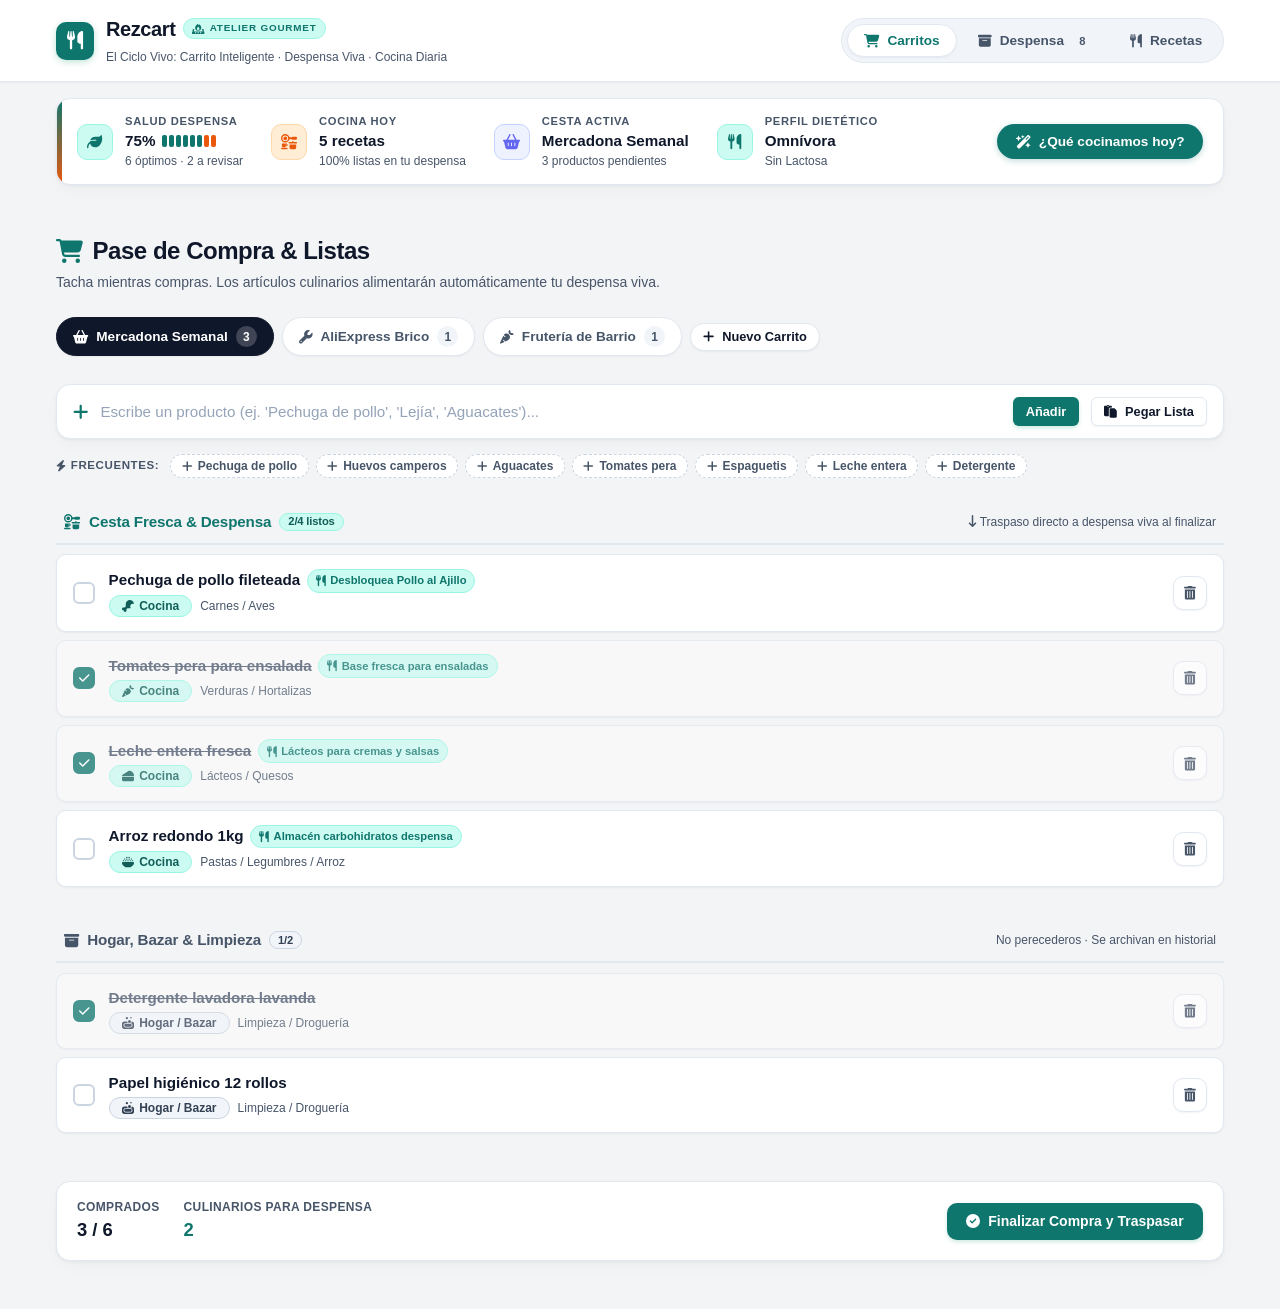
==== commit 87293e3b: "feat(dietary-profile): integrar directiva mandatoria de dieta y restricciones con Chef IA, 3 pestaña" ====
--- a/index.html
+++ b/index.html
@@ -40,10 +40,6 @@
         <button class="tab-btn" data-view="recipes">
           <i class="fa-solid fa-utensils"></i>
           <span>Recetas</span>
-        </button>
-        <button class="tab-btn" data-view="household">
-          <i class="fa-solid fa-users"></i>
-          <span>Dietas & Hogar</span>
         </button>
       </nav>
     </div>
@@ -104,6 +100,18 @@
             <span class="vitality-sub" id="vitality-cart-sub">4 productos pendientes</span>
           </div>
         </div>
+
+        <!-- Métrica 4: Perfil Dietético Mandatorio -->
+        <div class="vitality-item" id="vitality-diet-chip" style="cursor: pointer;" title="Configurar Perfil Dietético & Directivas Chef IA">
+          <div class="vitality-icon-circle vitality-icon-teal">
+            <i class="fa-solid fa-utensils" id="vitality-diet-icon"></i>
+          </div>
+          <div class="vitality-info">
+            <span class="vitality-title">Perfil Dietético</span>
+            <span class="vitality-val" id="vitality-diet-val">Omnívora</span>
+            <span class="vitality-sub" id="vitality-diet-sub">Sin Lactosa</span>
+          </div>
+        </div>
       </div>
 
       <!-- Acción Estrella Rápida -->
@@ -222,18 +230,23 @@
     </section>
 
     <!-- ======================================================================
-         VISTA 4: RECETAS Y CHEF IA (RECIPES)
+         VISTA 3: RECETAS Y CHEF IA (RECIPES)
          ====================================================================== -->
     <section class="view-section" id="view-recipes">
       <div class="section-header">
         <div class="section-title-wrap">
           <h2>
             <i class="fa-solid fa-utensils" style="color: var(--color-culinary);"></i>
-            ¿Qué Cocinamos Hoy?
+            Pase de Cocina & Recetario
           </h2>
-          <p>Recetas calculadas al vuelo contra los ingredientes reales que tienes en tu despensa.</p>
+          <p>Platos calculados con tu despensa real y filtrados por tu perfil dietético mandatorio.</p>
         </div>
         <div class="section-actions">
+          <!-- Botón de Perfil Dietético Mandatorio -->
+          <button class="btn btn-secondary btn-sm" id="btn-open-diet-modal" title="Configurar estilo de dieta y alérgenos">
+            <i class="fa-solid fa-sliders" style="color: var(--color-culinary);"></i>
+            <span id="recipe-diet-badge-label">Perfil: Omnívora</span>
+          </button>
           <button class="btn btn-ai btn-sm" id="btn-open-chef-ai-modal">
             <i class="fa-solid fa-wand-magic-sparkles"></i>
             <span>Asistente Chef IA</span>
@@ -249,25 +262,6 @@
       <!-- Grid de Recetas -->
       <div class="recipes-grid" id="recipes-grid-container">
         <!-- Renderizado por recipes.js -->
-      </div>
-    </section>
-
-    <!-- ======================================================================
-         VISTA 5: DIETAS Y HOGAR (HOUSEHOLD)
-         ====================================================================== -->
-    <section class="view-section" id="view-household">
-      <div class="section-header">
-        <div class="section-title-wrap">
-          <h2>
-            <i class="fa-solid fa-users" style="color: var(--color-culinary);"></i>
-            Perfiles Dietéticos y Hogar
-          </h2>
-          <p>Configura las restricciones alimentarias para que las recetas y sustituciones se adapten a tu familia.</p>
-        </div>
-      </div>
-
-      <div style="display: grid; grid-template-columns: repeat(auto-fill, minmax(280px, 1fr)); gap: 1rem;" id="dietary-pills-container">
-        <!-- Renderizado por household.js -->
       </div>
     </section>
 
@@ -289,10 +283,6 @@
       <i class="fa-solid fa-utensils"></i>
       <span>Recetas</span>
     </button>
-    <button class="mobile-nav-btn" data-view="household">
-      <i class="fa-solid fa-users"></i>
-      <span>Hogar</span>
-    </button>
   </nav>
 
   <!-- ==========================================================================
@@ -551,6 +541,114 @@
     </div>
   </div>
 
+  <!-- 7. Modal Perfil Dietético y Directivas Chef IA -->
+  <div class="modal-backdrop" id="modal-diet-profile">
+    <div class="modal-container" style="max-width: 640px;">
+      <div class="modal-header">
+        <h3><i class="fa-solid fa-sliders" style="color: var(--color-culinary);"></i> Perfil Dietético & Directivas Chef IA</h3>
+        <button class="btn btn-secondary btn-icon" data-action="close">
+          <i class="fa-solid fa-xmark"></i>
+        </button>
+      </div>
+      <div class="modal-body">
+        <p style="font-size: 0.85rem; color: var(--text-muted); margin-bottom: 1.25rem;">
+          Este perfil es <strong>mandatorio</strong>: oculta recetas que violen tu base dietética y ordena a Chef IA adaptar ingredientes con sustituciones para tus restricciones.
+        </p>
+
+        <!-- Bloque 1: Base Dietética Mandatoria (Selección Única) -->
+        <div style="margin-bottom: 1.25rem;">
+          <label style="font-size: 0.8rem; font-weight: 700; color: var(--text-main); display: block; margin-bottom: 0.5rem; text-transform: uppercase; letter-spacing: 0.04em;">
+            1. Base Dietética Principal (Selección única)
+          </label>
+          <div class="diet-base-grid" id="diet-base-selector">
+            <div class="diet-base-card active" data-base="omnivore">
+              <i class="fa-solid fa-utensils"></i>
+              <strong>Omnívora</strong>
+              <span>Come de todo</span>
+            </div>
+            <div class="diet-base-card" data-base="carnivore">
+              <i class="fa-solid fa-drumstick-bite"></i>
+              <strong>Carnívora</strong>
+              <span>Proteínas y grasas</span>
+            </div>
+            <div class="diet-base-card" data-base="vegetarian">
+              <i class="fa-solid fa-leaf"></i>
+              <strong>Vegetariana</strong>
+              <span>Sin carne ni pescado</span>
+            </div>
+            <div class="diet-base-card" data-base="vegan">
+              <i class="fa-solid fa-seedling"></i>
+              <strong>Vegana</strong>
+              <span>100% vegetal</span>
+            </div>
+          </div>
+        </div>
+
+        <!-- Bloque 2: Restricciones y Alérgenos (Selección Múltiple) -->
+        <div style="margin-bottom: 1.25rem;">
+          <label style="font-size: 0.8rem; font-weight: 700; color: var(--text-main); display: block; margin-bottom: 0.5rem; text-transform: uppercase; letter-spacing: 0.04em;">
+            2. Restricciones, Alérgenos & Salud (Selección múltiple)
+          </label>
+          
+          <div style="font-size: 0.72rem; font-weight: 700; color: var(--text-muted); text-transform: uppercase; margin-bottom: 0.35rem;">Intolerancias & Alergias:</div>
+          <div class="diet-restrictions-grid" style="margin-bottom: 0.75rem;">
+            <label class="diet-pill-checkbox">
+              <input type="checkbox" name="diet-restriction" value="sin_gluten">
+              <span><i class="fa-solid fa-wheat-awn-circle-exclamation"></i> Sin Gluten</span>
+            </label>
+            <label class="diet-pill-checkbox">
+              <input type="checkbox" name="diet-restriction" value="sin_lactosa" checked>
+              <span><i class="fa-solid fa-cow"></i> Sin Lactosa</span>
+            </label>
+            <label class="diet-pill-checkbox">
+              <input type="checkbox" name="diet-restriction" value="sin_frutos_secos">
+              <span><i class="fa-solid fa-ban"></i> Sin Frutos Secos</span>
+            </label>
+            <label class="diet-pill-checkbox">
+              <input type="checkbox" name="diet-restriction" value="sin_huevo">
+              <span><i class="fa-solid fa-egg"></i> Sin Huevo</span>
+            </label>
+            <label class="diet-pill-checkbox">
+              <input type="checkbox" name="diet-restriction" value="sin_marisco">
+              <span><i class="fa-solid fa-shrimp"></i> Sin Marisco</span>
+            </label>
+          </div>
+
+          <div style="font-size: 0.72rem; font-weight: 700; color: var(--text-muted); text-transform: uppercase; margin-bottom: 0.35rem;">Estilo de Vida & Salud:</div>
+          <div class="diet-restrictions-grid">
+            <label class="diet-pill-checkbox">
+              <input type="checkbox" name="diet-restriction" value="keto">
+              <span><i class="fa-solid fa-fire"></i> Keto / Low Carb</span>
+            </label>
+            <label class="diet-pill-checkbox">
+              <input type="checkbox" name="diet-restriction" value="sin_azucar">
+              <span><i class="fa-solid fa-cubes-stacked"></i> Sin Azúcar</span>
+            </label>
+            <label class="diet-pill-checkbox">
+              <input type="checkbox" name="diet-restriction" value="bajo_sal">
+              <span><i class="fa-solid fa-heart-pulse"></i> Bajo en Sal</span>
+            </label>
+            <label class="diet-pill-checkbox">
+              <input type="checkbox" name="diet-restriction" value="bajo_grasa">
+              <span><i class="fa-solid fa-shield-heart"></i> Bajo en Grasa</span>
+            </label>
+          </div>
+        </div>
+
+        <div style="background: var(--bg-culinary-pill); border: 1px solid var(--border-culinary); border-radius: var(--radius-sm); padding: 0.75rem 1rem; font-size: 0.8rem; color: var(--color-culinary-dark);">
+          <i class="fa-solid fa-circle-check"></i> <strong>Efecto Inmediato:</strong> El catálogo ocultará automáticamente las recetas que no se adapten a tu base y mostrará recetas con sustituciones de Chef IA para las restricciones marcadas.
+        </div>
+      </div>
+      <div class="modal-footer">
+        <button class="btn btn-secondary" data-action="close">Cancelar</button>
+        <button class="btn btn-primary" id="btn-save-diet-profile">
+          <i class="fa-solid fa-check"></i>
+          <span>Guardar y Aplicar a Recetas</span>
+        </button>
+      </div>
+    </div>
+  </div>
+
   <!-- Bootstrap JS Principal -->
   <script type="module" src="static/js/app.js"></script>
 </body>
--- a/static/css/main.css
+++ b/static/css/main.css
@@ -1547,3 +1547,117 @@
   background: var(--color-culinary-dark);
 }
 
+/* ==========================================================================
+   Componente Característico 6: Modal Perfil Dietético & Directivas Chef IA
+   ========================================================================== */
+.diet-base-grid {
+  display: grid;
+  grid-template-columns: repeat(auto-fit, minmax(125px, 1fr));
+  gap: 0.75rem;
+}
+
+.diet-base-card {
+  background: var(--bg-card);
+  border: 2px solid var(--border-subtle);
+  border-radius: var(--radius-md);
+  padding: 1rem 0.75rem;
+  text-align: center;
+  cursor: pointer;
+  transition: all var(--transition-smooth);
+  display: flex;
+  flex-direction: column;
+  align-items: center;
+  gap: 0.35rem;
+}
+
+.diet-base-card i {
+  font-size: 1.4rem;
+  color: var(--text-muted);
+  margin-bottom: 0.2rem;
+  transition: color var(--transition-smooth);
+}
+
+.diet-base-card strong {
+  font-size: 0.85rem;
+  color: var(--text-main);
+}
+
+.diet-base-card span {
+  font-size: 0.7rem;
+  color: var(--text-muted);
+}
+
+.diet-base-card:hover {
+  border-color: var(--border-hover);
+  transform: translateY(-2px);
+}
+
+.diet-base-card.active {
+  border-color: var(--color-culinary);
+  background: var(--bg-culinary-pill);
+}
+
+.diet-base-card.active i {
+  color: var(--color-culinary);
+}
+
+.diet-base-card.active strong {
+  color: var(--color-culinary-dark);
+}
+
+.diet-restrictions-grid {
+  display: flex;
+  flex-wrap: wrap;
+  gap: 0.5rem;
+}
+
+.diet-pill-checkbox {
+  cursor: pointer;
+  display: inline-flex;
+}
+
+.diet-pill-checkbox input {
+  display: none;
+}
+
+.diet-pill-checkbox span {
+  display: inline-flex;
+  align-items: center;
+  gap: 0.4rem;
+  padding: 0.4rem 0.8rem;
+  border-radius: var(--radius-pill);
+  font-size: 0.78rem;
+  font-weight: 600;
+  border: 1px solid var(--border-subtle);
+  background: var(--bg-card);
+  color: var(--text-muted);
+  transition: all var(--transition-smooth);
+}
+
+.diet-pill-checkbox input:checked + span {
+  background: var(--bg-culinary-pill);
+  color: var(--color-culinary-dark);
+  border-color: var(--border-culinary);
+  font-weight: 700;
+}
+
+.diet-pill-checkbox:hover span {
+  border-color: var(--border-hover);
+}
+
+/* Caja de sustitución Chef IA en receta */
+.recipe-substitution-box {
+  background: var(--bg-warning-pill);
+  border: 1px solid var(--border-warning);
+  border-radius: var(--radius-sm);
+  padding: 0.6rem 0.8rem;
+  font-size: 0.78rem;
+  color: var(--color-warning-dark);
+  margin-top: 0.5rem;
+  display: flex;
+  align-items: flex-start;
+  gap: 0.45rem;
+  line-height: 1.4;
+}
+
+
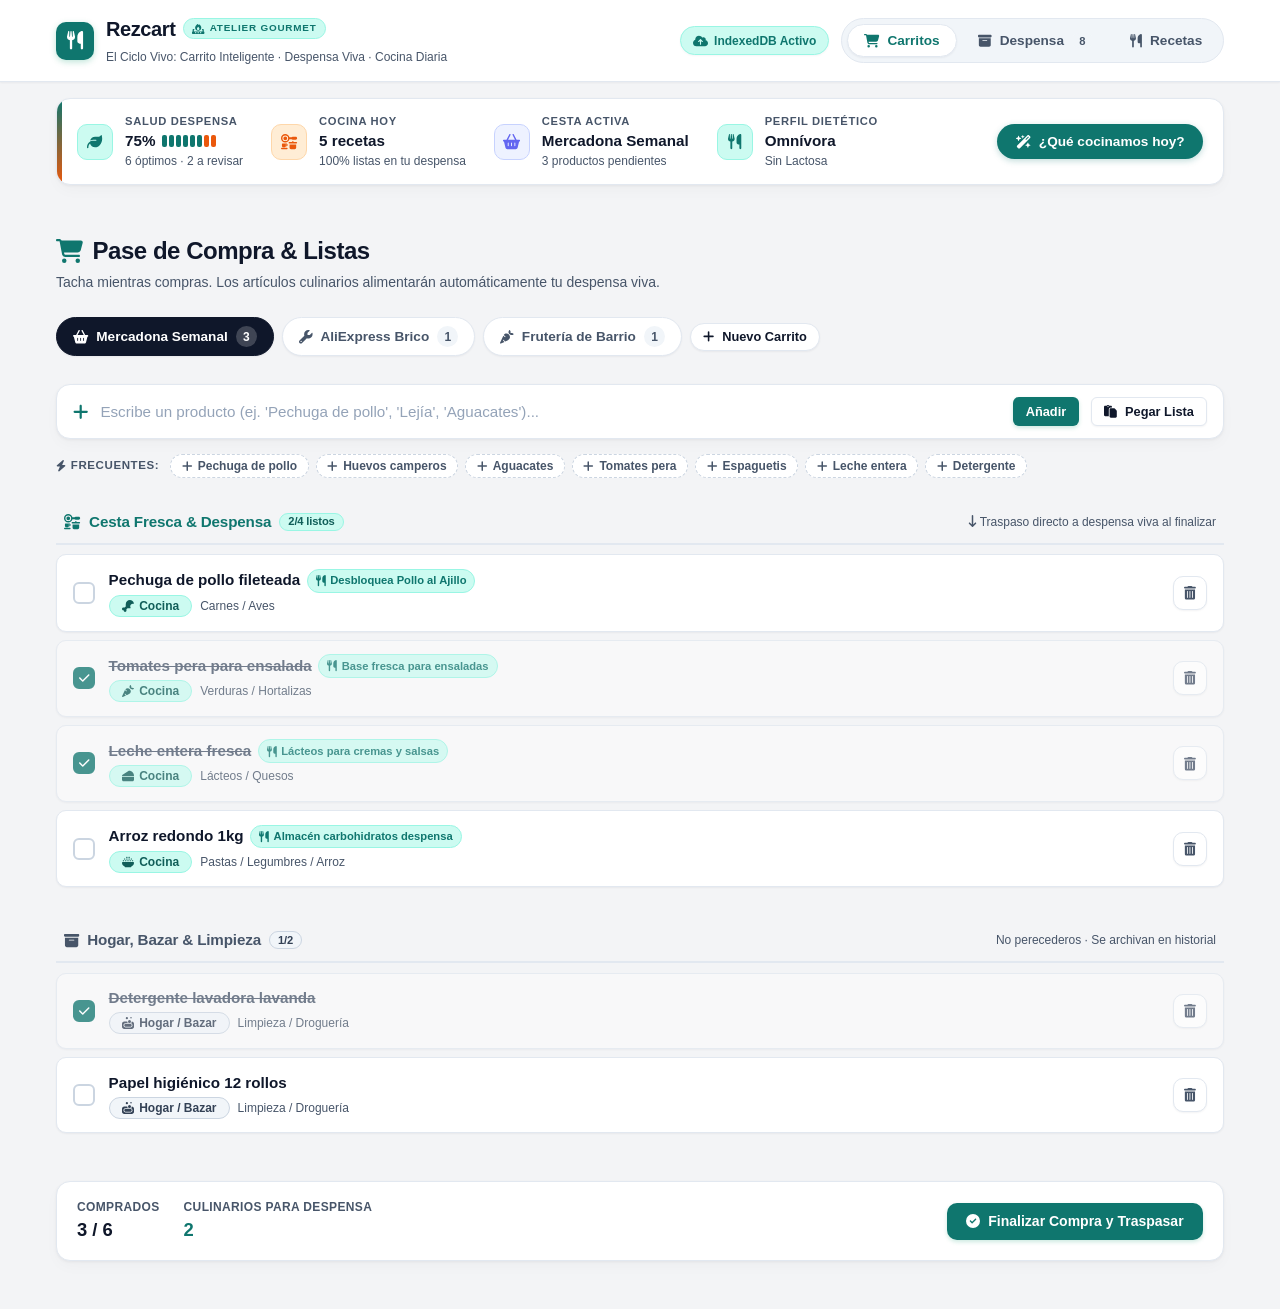
==== commit c1f07fb0: "feat(fase-4): implementar data_service dual offline-first en IndexedDB con outbox sync, guardado de " ====
--- a/index.html
+++ b/index.html
@@ -26,22 +26,31 @@
         </div>
       </a>
 
-      <!-- Pestañas de Navegación de Escritorio -->
-      <nav class="tabs-navigation">
-        <button class="tab-btn active" data-view="carts">
-          <i class="fa-solid fa-cart-shopping"></i>
-          <span>Carritos</span>
-        </button>
-        <button class="tab-btn" data-view="pantry">
-          <i class="fa-solid fa-box-archive"></i>
-          <span>Despensa</span>
-          <span class="tab-badge" id="pantry-total-count">8</span>
-        </button>
-        <button class="tab-btn" data-view="recipes">
-          <i class="fa-solid fa-utensils"></i>
-          <span>Recetas</span>
-        </button>
-      </nav>
+      <!-- Grupo Derecho: Indicador de Modo Dual Offline + Pestañas de Navegación -->
+      <div class="header-right-group">
+        <div class="sync-status-indicator" id="sync-status-indicator" title="Modo Dual: IndexedDB local (0ms en supermercado) + Sincronización en la nube">
+          <span class="sync-badge-pill synced" id="sync-badge-pill">
+            <i class="fa-solid fa-cloud-arrow-up" id="sync-badge-icon"></i>
+            <span id="sync-badge-text">IndexedDB Activo</span>
+          </span>
+        </div>
+
+        <nav class="tabs-navigation">
+          <button class="tab-btn active" data-view="carts">
+            <i class="fa-solid fa-cart-shopping"></i>
+            <span>Carritos</span>
+          </button>
+          <button class="tab-btn" data-view="pantry">
+            <i class="fa-solid fa-box-archive"></i>
+            <span>Despensa</span>
+            <span class="tab-badge" id="pantry-total-count">8</span>
+          </button>
+          <button class="tab-btn" data-view="recipes">
+            <i class="fa-solid fa-utensils"></i>
+            <span>Recetas</span>
+          </button>
+        </nav>
+      </div>
     </div>
   </header>
 
--- a/static/css/main.css
+++ b/static/css/main.css
@@ -162,6 +162,56 @@
   display: flex;
   align-items: center;
   gap: 0.5rem;
+}
+
+/* Grupo de Header Derecho e Indicador de Persistencia Dual */
+.header-right-group {
+  display: flex;
+  align-items: center;
+  gap: 0.75rem;
+}
+
+.sync-status-indicator {
+  display: inline-flex;
+  align-items: center;
+}
+
+.sync-badge-pill {
+  display: inline-flex;
+  align-items: center;
+  gap: 0.4rem;
+  padding: 0.3rem 0.75rem;
+  border-radius: var(--radius-pill);
+  font-size: 0.75rem;
+  font-weight: 600;
+  border: 1px solid var(--border-subtle);
+  background: var(--bg-card);
+  color: var(--text-muted);
+  box-shadow: 0 1px 2px rgba(15, 23, 42, 0.04);
+  transition: all var(--transition-smooth);
+  font-feature-settings: "tnum";
+}
+
+.sync-badge-pill.synced {
+  background: var(--bg-culinary-pill);
+  color: var(--color-culinary);
+  border-color: var(--border-culinary);
+}
+
+.sync-badge-pill.offline {
+  background: var(--bg-warning-pill);
+  color: var(--color-warning);
+  border-color: var(--border-warning);
+}
+
+.sync-badge-pill.syncing {
+  background: var(--bg-ai-pill);
+  color: var(--color-ai);
+  border-color: var(--border-ai);
+}
+
+.sync-badge-pill i {
+  font-size: 0.8rem;
 }
 
 /* ==========================================================================
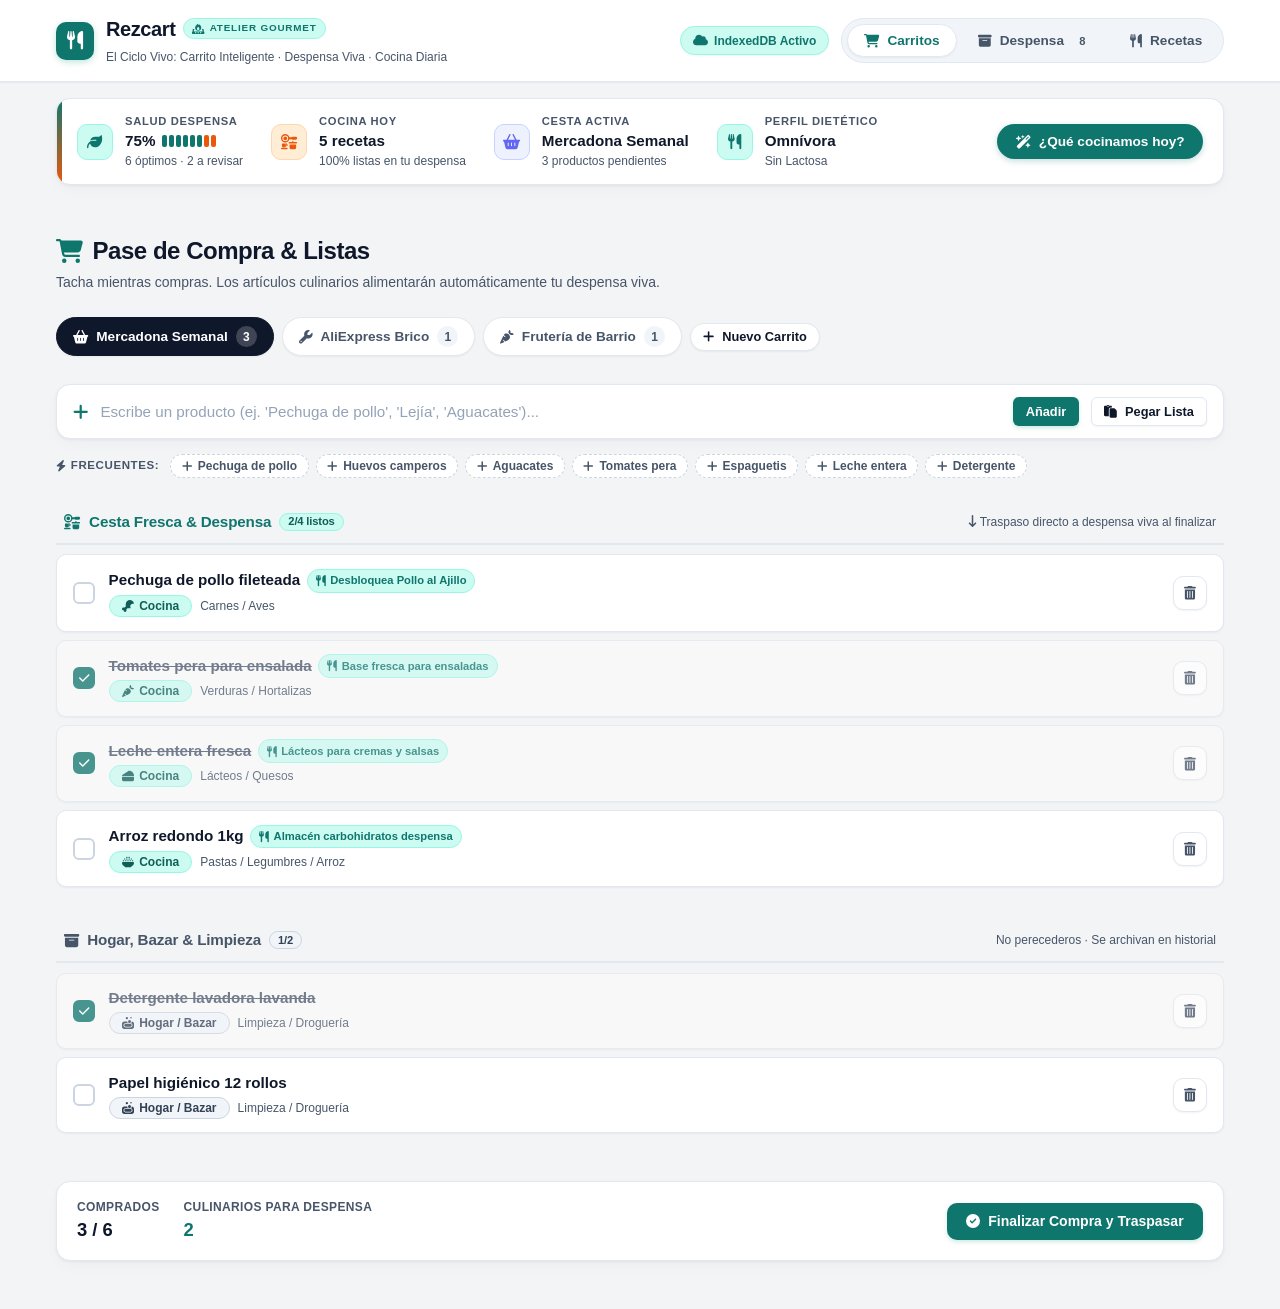
==== commit 32d91d3e: "fix: corregir TypeError de SVGElement className en updateKitchenVitalityBar y anadir favicon.ico" ====
--- a/index.html
+++ b/index.html
@@ -4,6 +4,9 @@
   <meta charset="UTF-8">
   <meta name="viewport" content="width=device-width, initial-scale=1.0">
   <title>Rezcart — Del Carrito a la Despensa y tu Cocina</title>
+  
+  <!-- Favicon Vectorial Culinario Oficial Atelier Gourmet -->
+  <link rel="icon" type="image/svg+xml" href="data:image/svg+xml,%3Csvg xmlns='http://www.w3.org/2000/svg' viewBox='0 0 32 32'%3E%3Crect width='32' height='32' rx='8' fill='%230f766e'/%3E%3Cpath d='M8 10h16v2.5H8zm2 5h12v2H10zm-2 4.5h16V22H8z' fill='%23ffffff'/%3E%3C/svg%3E">
   
   <!-- FontAwesome 6 Offline Local -->
   <script src="static/js/fontawesome.min.js"></script>
@@ -30,7 +33,7 @@
       <div class="header-right-group">
         <div class="sync-status-indicator" id="sync-status-indicator" title="Modo Dual: IndexedDB local (0ms en supermercado) + Sincronización en la nube">
           <span class="sync-badge-pill synced" id="sync-badge-pill">
-            <i class="fa-solid fa-cloud-arrow-up" id="sync-badge-icon"></i>
+            <span id="sync-badge-icon-wrap"><i class="fa-solid fa-cloud"></i></span>
             <span id="sync-badge-text">IndexedDB Activo</span>
           </span>
         </div>
@@ -112,8 +115,8 @@
 
         <!-- Métrica 4: Perfil Dietético Mandatorio -->
         <div class="vitality-item" id="vitality-diet-chip" style="cursor: pointer;" title="Configurar Perfil Dietético & Directivas Chef IA">
-          <div class="vitality-icon-circle vitality-icon-teal">
-            <i class="fa-solid fa-utensils" id="vitality-diet-icon"></i>
+          <div class="vitality-icon-circle vitality-icon-teal" id="vitality-diet-icon-wrap">
+            <i class="fa-solid fa-utensils"></i>
           </div>
           <div class="vitality-info">
             <span class="vitality-title">Perfil Dietético</span>
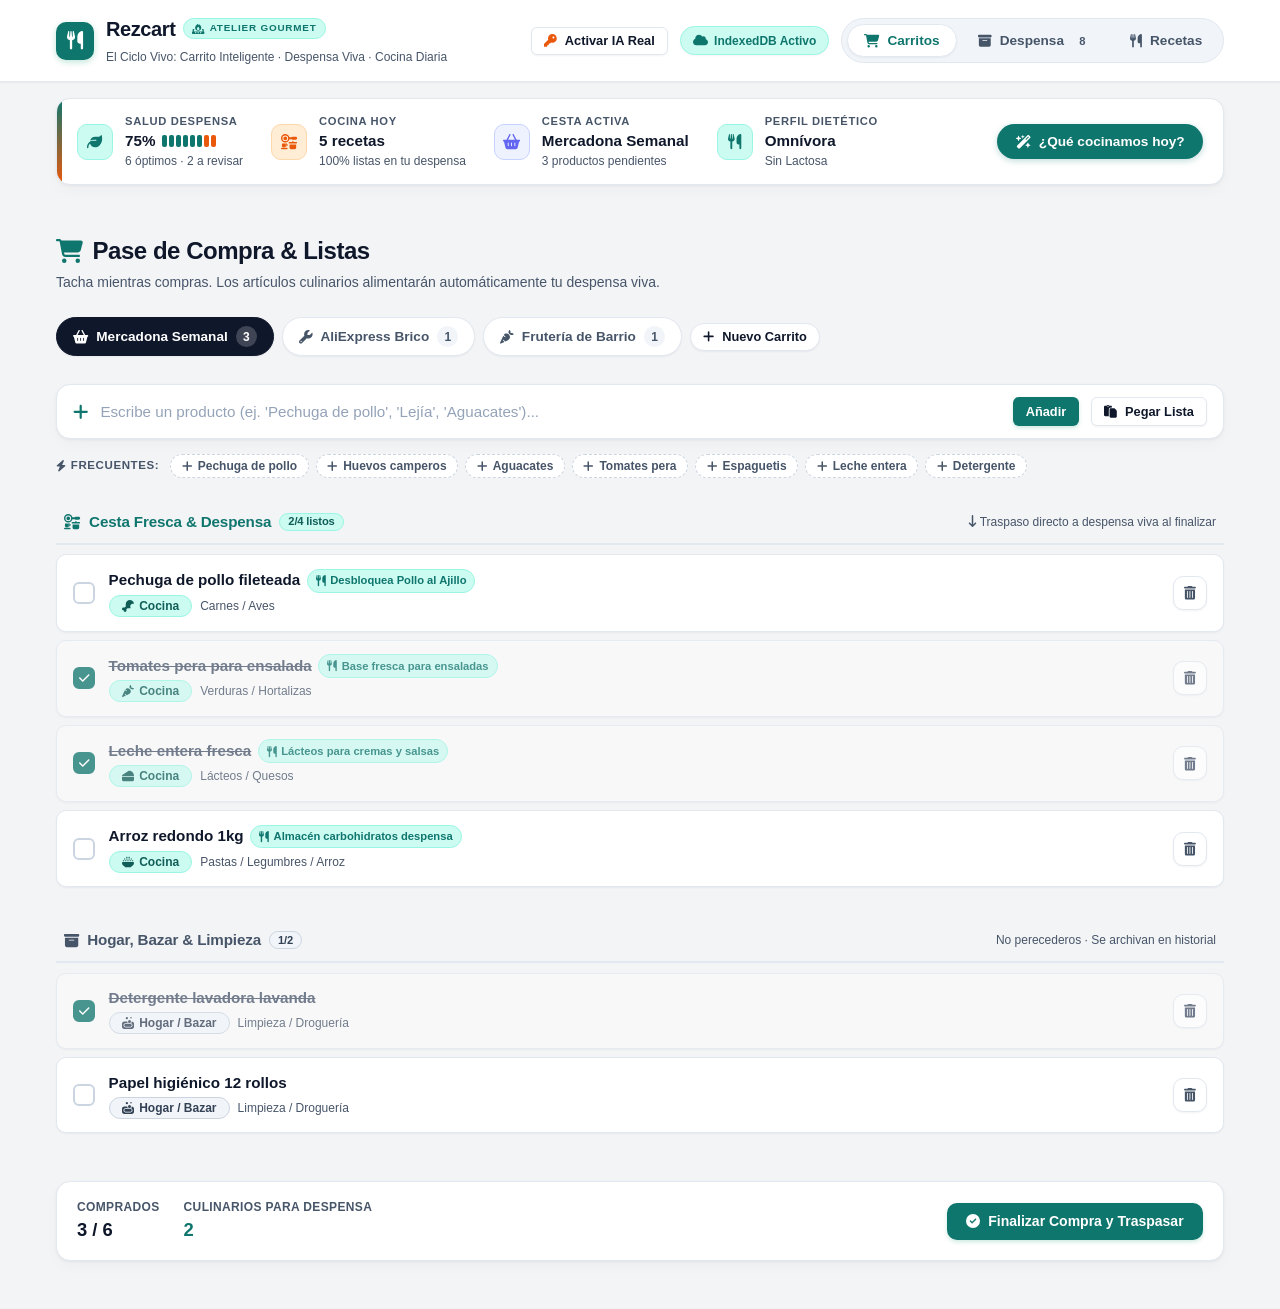
==== commit 68837879: "feat(vision): integracion real de Google Gemini Flash Vision para reconocimiento visual de alimentos" ====
--- a/index.html
+++ b/index.html
@@ -31,6 +31,11 @@
 
       <!-- Grupo Derecho: Indicador de Modo Dual Offline + Pestañas de Navegación -->
       <div class="header-right-group">
+        <button class="btn btn-secondary btn-sm" id="btn-open-gemini-config" title="Configurar IA Real (Google Gemini)">
+          <i class="fa-solid fa-sparkles" style="color: var(--color-ai);"></i>
+          <span id="gemini-status-text">IA Real</span>
+        </button>
+
         <div class="sync-status-indicator" id="sync-status-indicator" title="Modo Dual: IndexedDB local (0ms en supermercado) + Sincronización en la nube">
           <span class="sync-badge-pill synced" id="sync-badge-pill">
             <span id="sync-badge-icon-wrap"><i class="fa-solid fa-cloud"></i></span>
@@ -447,20 +452,28 @@
         <p style="font-size: 0.85rem; color: var(--text-muted);">
           Haz una foto panorámica a los alimentos que acabas de traer del supermercado sobre la encimera o la mesa para incorporarlos a la despensa sin esfuerzo.
         </p>
-        <div class="camera-preview-box" id="purchase-camera-preview" style="height: 180px;">
+        <div class="camera-preview-box" id="purchase-camera-preview" style="height: 220px; position: relative;">
+          <video id="purchase-video" autoplay playsinline muted style="display: none;"></video>
+          <img id="purchase-img-preview" style="display: none;" alt="Foto capturada">
           <div class="camera-grid-overlay">
             <div></div><div></div><div></div><div></div>
           </div>
-          <div style="text-align: center; color: #94a3b8;">
+          <div id="purchase-placeholder" style="text-align: center; color: #94a3b8; z-index: 2;">
             <i class="fa-solid fa-camera" style="font-size: 2.2rem; margin-bottom: 0.4rem; color: #475569;"></i>
             <p style="font-size: 0.8rem;">Enfoca tu compra desembalada sobre la mesa</p>
           </div>
         </div>
 
-        <button class="btn btn-ai" id="btn-snap-purchase-photo" style="width: 100%;">
-          <i class="fa-solid fa-camera"></i>
-          <span>Disparar y Detectar Alimentos</span>
-        </button>
+        <div style="display: flex; gap: 0.5rem;">
+          <button class="btn btn-ai" id="btn-snap-purchase-photo" style="flex: 1;">
+            <i class="fa-solid fa-camera"></i>
+            <span>Disparar y Detectar</span>
+          </button>
+          <button class="btn btn-secondary btn-icon" id="btn-upload-purchase-trigger" type="button" title="Subir foto desde galería o cámara nativa">
+            <i class="fa-solid fa-upload"></i>
+          </button>
+          <input type="file" id="purchase-file-input" accept="image/*" capture="environment" style="display: none;">
+        </div>
 
         <div id="purchase-detected-container" style="display: none; margin-top: 0.75rem;">
           <strong style="font-size: 0.85rem; color: var(--text-main); display: block; margin-bottom: 0.5rem;">
@@ -500,20 +513,28 @@
           </select>
         </div>
 
-        <div class="camera-preview-box" id="audit-camera-preview" style="height: 180px;">
+        <div class="camera-preview-box" id="audit-camera-preview" style="height: 220px; position: relative;">
+          <video id="audit-video" autoplay playsinline muted style="display: none;"></video>
+          <img id="audit-img-preview" style="display: none;" alt="Foto de auditoría">
           <div class="camera-grid-overlay">
             <div></div><div></div><div></div><div></div>
           </div>
-          <div style="text-align: center; color: #94a3b8;">
+          <div id="audit-placeholder" style="text-align: center; color: #94a3b8; z-index: 2;">
             <i class="fa-solid fa-camera" style="font-size: 2.2rem; margin-bottom: 0.4rem; color: #475569;"></i>
             <p style="font-size: 0.8rem;">Enfoca las baldas de tu zona seleccionada</p>
           </div>
         </div>
 
-        <button class="btn btn-ai" id="btn-snap-audit-photo" style="width: 100%;">
-          <i class="fa-solid fa-camera"></i>
-          <span>Disparar y Auditar Existencias</span>
-        </button>
+        <div style="display: flex; gap: 0.5rem;">
+          <button class="btn btn-ai" id="btn-snap-audit-photo" style="flex: 1;">
+            <i class="fa-solid fa-camera"></i>
+            <span>Disparar y Auditar</span>
+          </button>
+          <button class="btn btn-secondary btn-icon" id="btn-upload-audit-trigger" type="button" title="Subir foto desde galería o cámara nativa">
+            <i class="fa-solid fa-upload"></i>
+          </button>
+          <input type="file" id="audit-file-input" accept="image/*" capture="environment" style="display: none;">
+        </div>
 
         <div id="audit-results-container" style="display: none; margin-top: 1rem;">
           <div class="reconciliation-grid" style="grid-template-columns: repeat(3, 1fr); gap: 0.75rem;">
@@ -661,6 +682,50 @@
     </div>
   </div>
 
+  <!-- 8. Modal Configuración Google Gemini AI Real -->
+  <div class="modal-backdrop" id="modal-gemini-config">
+    <div class="modal-container">
+      <div class="modal-header">
+        <h3><i class="fa-solid fa-sparkles" style="color: var(--color-ai);"></i> Reconocimiento Real con Google Gemini</h3>
+        <button class="btn btn-secondary btn-icon" data-action="close">
+          <i class="fa-solid fa-xmark"></i>
+        </button>
+      </div>
+      <div class="modal-body">
+        <p style="font-size: 0.85rem; color: var(--text-muted); line-height: 1.5;">
+          Para que Rezcart detecte <strong>alimentos reales</strong> a través de la cámara de tu móvil o fotos, se conecta a la API gratuita de <strong>Google Gemini 1.5 Flash Vision</strong>.
+        </p>
+
+        <div style="background: var(--bg-canvas); border: 1px solid var(--border-subtle); border-radius: var(--radius-sm); padding: 0.85rem; margin: 1rem 0;">
+          <label style="font-size: 0.8rem; font-weight: 700; color: var(--color-culinary); display: block; margin-bottom: 0.35rem;">
+            <i class="fa-solid fa-key"></i> Clave API de Google AI Studio (Gratis)
+          </label>
+          <div style="display: flex; gap: 0.5rem; margin-top: 0.5rem;">
+            <input type="password" id="input-gemini-api-key" placeholder="AIzaSy..." style="flex: 1; padding: 0.65rem 0.85rem; border: 1px solid var(--border-subtle); border-radius: var(--radius-sm); font-family: monospace; font-size: 0.9rem; background: var(--bg-card); color: var(--text-main);">
+            <button class="btn btn-secondary btn-icon" id="btn-toggle-gemini-key-visibility" type="button" title="Mostrar/Ocultar clave">
+              <i class="fa-solid fa-eye" id="icon-toggle-gemini-key"></i>
+            </button>
+          </div>
+          <p style="font-size: 0.75rem; color: var(--text-muted); margin-top: 0.5rem; line-height: 1.4;">
+            Puedes obtener tu clave gratuita al instante en <a href="https://aistudio.google.com/app/apikey" target="_blank" rel="noopener" style="color: var(--color-culinary); font-weight: 600; text-decoration: underline;">Google AI Studio <i class="fa-solid fa-arrow-up-right-from-square"></i></a>. Tu clave se almacena exclusivamente en tu dispositivo (LocalStorage).
+          </p>
+        </div>
+
+        <div id="gemini-key-status-msg" style="display: none; padding: 0.5rem 0.75rem; border-radius: var(--radius-sm); font-size: 0.8rem; margin-bottom: 0.5rem;"></div>
+      </div>
+      <div class="modal-footer">
+        <button class="btn btn-secondary" id="btn-clear-gemini-key" type="button" style="margin-right: auto; color: var(--color-danger);">
+          <i class="fa-solid fa-trash"></i> Borrar Clave
+        </button>
+        <button class="btn btn-secondary" data-action="close">Cerrar</button>
+        <button class="btn btn-primary" id="btn-save-gemini-key">
+          <i class="fa-solid fa-floppy-disk"></i>
+          <span>Guardar Clave</span>
+        </button>
+      </div>
+    </div>
+  </div>
+
   <!-- Bootstrap JS Principal -->
   <script type="module" src="static/js/app.js"></script>
 </body>
--- a/static/css/main.css
+++ b/static/css/main.css
@@ -1710,4 +1710,64 @@
   line-height: 1.4;
 }
 
-
+/* Visor de Cámara y Detección en Tiempo Real */
+.camera-preview-box {
+  position: relative;
+  width: 100%;
+  border-radius: var(--radius-card);
+  overflow: hidden;
+  background: #0f172a;
+  border: 1px solid var(--border-subtle);
+  display: flex;
+  align-items: center;
+  justify-content: center;
+  margin-bottom: 0.75rem;
+}
+
+.camera-preview-box video {
+  position: absolute;
+  top: 0;
+  left: 0;
+  width: 100%;
+  height: 100%;
+  object-fit: cover;
+  z-index: 1;
+}
+
+.camera-preview-box img {
+  position: absolute;
+  top: 0;
+  left: 0;
+  width: 100%;
+  height: 100%;
+  object-fit: cover;
+  z-index: 2;
+}
+
+.camera-grid-overlay {
+  position: absolute;
+  inset: 0;
+  display: grid;
+  grid-template-columns: 1fr 1fr;
+  grid-template-rows: 1fr 1fr;
+  pointer-events: none;
+  z-index: 4;
+}
+
+.camera-grid-overlay > div {
+  border: 1px dashed rgba(255, 255, 255, 0.25);
+}
+
+.detection-box {
+  position: absolute;
+  z-index: 10;
+  border: 2px solid var(--color-culinary);
+  background: rgba(15, 118, 110, 0.35);
+  backdrop-filter: none;
+  color: #ffffff;
+  padding: 0.25rem 0.6rem;
+  border-radius: var(--radius-sm);
+  font-size: 0.75rem;
+  font-weight: 700;
+  box-shadow: 0 2px 8px rgba(0, 0, 0, 0.4);
+}
